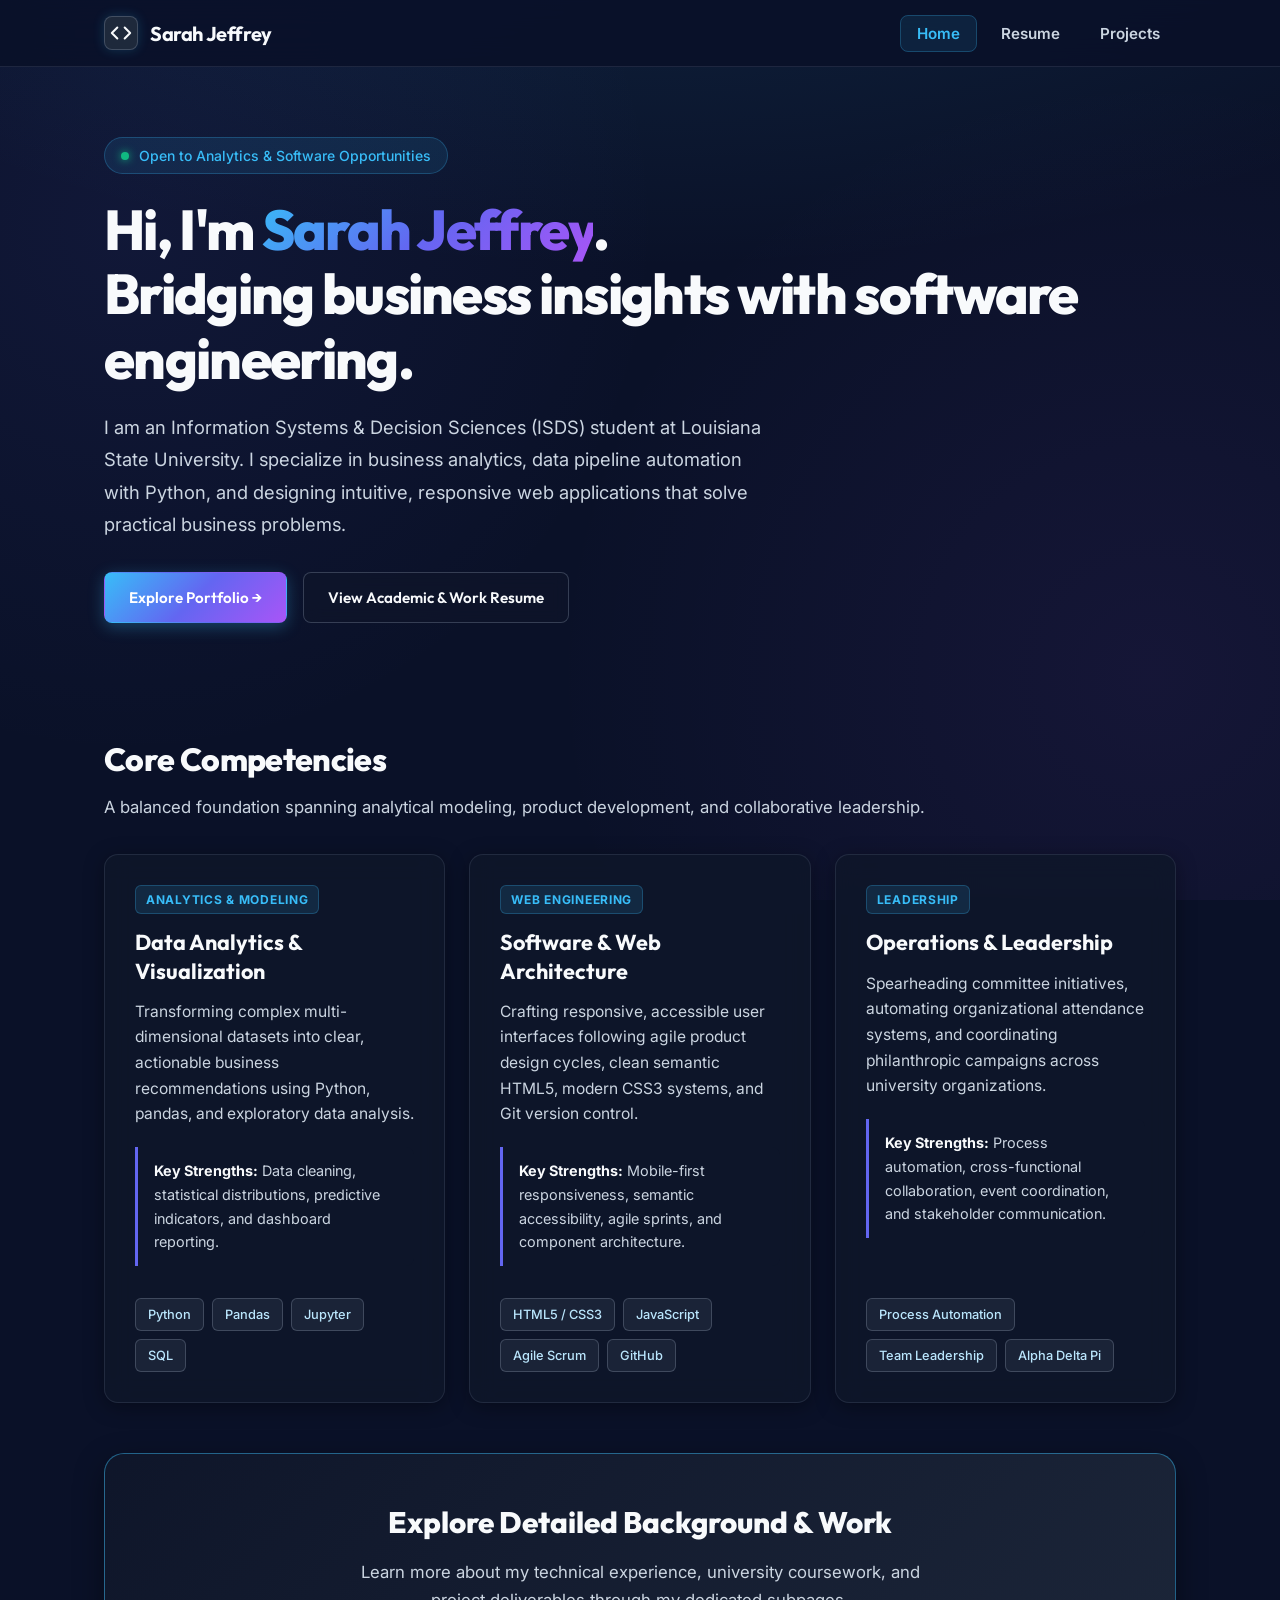
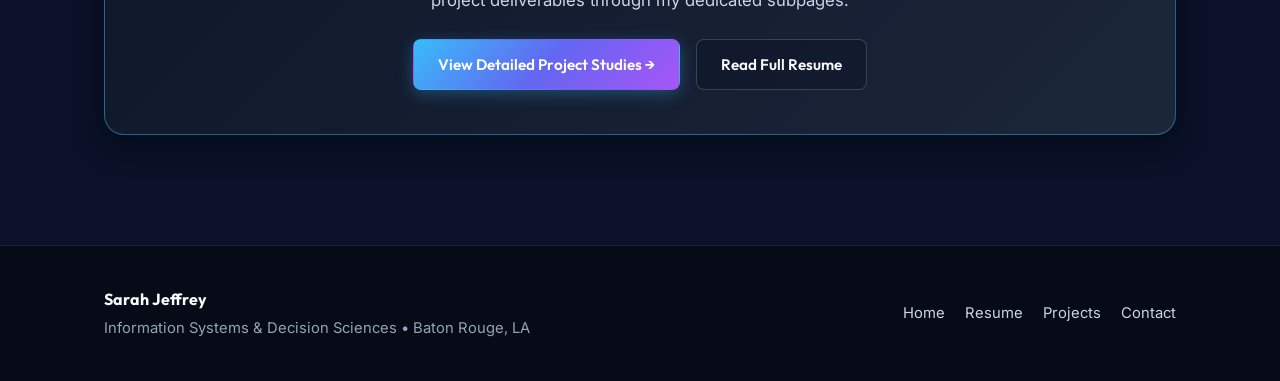
==== index.html @ a010b3bc "Initialize project skeleton with hybrid 4-file structure" ====
<!DOCTYPE html>
<html lang="en">
<head>
  <meta charset="UTF-8">
  <meta name="viewport" content="width=device-width, initial-scale=1.0">
  <meta name="description" content="Personal website of Sarah Jeffrey - Information Systems & Decision Sciences student at LSU, data analyst, and technology enthusiast.">
  <title>Sarah Jeffrey | Portfolio & Personal Website</title>
  <link rel="icon" type="image/svg+xml" href="favicon.svg">
  <link rel="stylesheet" href="styles.css">
</head>
<body>

  <!-- Navigation Bar (Two-Way Navigation Across All Pages) -->
  <header class="navbar" id="main-header">
    <div class="container nav-wrapper">
      <a href="index.html" class="nav-brand" id="brand-logo" aria-label="Sarah Jeffrey Home">
        <span class="nav-brand-icon">
          <svg viewBox="0 0 24 24" fill="none" stroke="currentColor" stroke-width="2.2" stroke-linecap="round" stroke-linejoin="round">
            <polyline points="16 18 22 12 16 6"></polyline>
            <polyline points="8 6 2 12 8 18"></polyline>
          </svg>
        </span>
        <span>Sarah Jeffrey</span>
      </a>
      <nav aria-label="Main Navigation">
        <ul class="nav-links">
          <li><a href="index.html" class="nav-link active" id="nav-home">Home</a></li>
          <li><a href="resume.html" class="nav-link" id="nav-resume">Resume</a></li>
          <li><a href="project.html" class="nav-link" id="nav-projects">Projects</a></li>
        </ul>
      </nav>
    </div>
  </header>

  <!-- Main Content -->
  <main id="main-content">
    <!-- Hero Section -->
    <section class="hero" id="hero-section">
      <div class="container">
        <div class="hero-pill">
          <span class="hero-pill-dot"></span>
          <span>Open to Analytics & Software Opportunities</span>
        </div>
        <h1 class="hero-title">
          Hi, I'm <span class="gradient-text">Sarah Jeffrey</span>.<br>
          Bridging business insights with software engineering.
        </h1>
        <p class="hero-description">
          I am an Information Systems & Decision Sciences (ISDS) student at Louisiana State University. 
          I specialize in business analytics, data pipeline automation with Python, and designing intuitive, 
          responsive web applications that solve practical business problems.
        </p>
        <div class="hero-actions">
          <a href="project.html" class="btn btn-primary" id="hero-projects-btn">
            Explore Portfolio &rarr;
          </a>
          <a href="resume.html" class="btn btn-outline" id="hero-resume-btn">
            View Academic & Work Resume
          </a>
        </div>
      </div>
    </section>

    <!-- Highlights Overview Section -->
    <section class="section" id="about-highlights">
      <div class="container">
        <h2 class="section-title">Core Competencies</h2>
        <p class="section-subtitle">A balanced foundation spanning analytical modeling, product development, and collaborative leadership.</p>

        <div class="grid">
          <!-- Card 1 -->
          <article class="card" id="card-data-analytics">
            <span class="card-category-badge">Analytics & Modeling</span>
            <h3 class="card-title">Data Analytics & Visualization</h3>
            <p class="card-description">
              Transforming complex multi-dimensional datasets into clear, actionable business recommendations using Python, pandas, and exploratory data analysis.
            </p>
            <div class="card-details-block">
              <strong>Key Strengths:</strong> Data cleaning, statistical distributions, predictive indicators, and dashboard reporting.
            </div>
            <div class="tag-list">
              <span class="tag">Python</span>
              <span class="tag">Pandas</span>
              <span class="tag">Jupyter</span>
              <span class="tag">SQL</span>
            </div>
          </article>

          <!-- Card 2 -->
          <article class="card" id="card-software-products">
            <span class="card-category-badge">Web Engineering</span>
            <h3 class="card-title">Software & Web Architecture</h3>
            <p class="card-description">
              Crafting responsive, accessible user interfaces following agile product design cycles, clean semantic HTML5, modern CSS3 systems, and Git version control.
            </p>
            <div class="card-details-block">
              <strong>Key Strengths:</strong> Mobile-first responsiveness, semantic accessibility, agile sprints, and component architecture.
            </div>
            <div class="tag-list">
              <span class="tag">HTML5 / CSS3</span>
              <span class="tag">JavaScript</span>
              <span class="tag">Agile Scrum</span>
              <span class="tag">GitHub</span>
            </div>
          </article>

          <!-- Card 3 -->
          <article class="card" id="card-leadership">
            <span class="card-category-badge">Leadership</span>
            <h3 class="card-title">Operations & Leadership</h3>
            <p class="card-description">
              Spearheading committee initiatives, automating organizational attendance systems, and coordinating philanthropic campaigns across university organizations.
            </p>
            <div class="card-details-block">
              <strong>Key Strengths:</strong> Process automation, cross-functional collaboration, event coordination, and stakeholder communication.
            </div>
            <div class="tag-list">
              <span class="tag">Process Automation</span>
              <span class="tag">Team Leadership</span>
              <span class="tag">Alpha Delta Pi</span>
            </div>
          </article>
        </div>

        <!-- Callout Banner Connecting Pages (Two-way Navigation) -->
        <div class="cta-box" id="cta-explore">
          <h3 class="cta-title">Explore Detailed Background & Work</h3>
          <p class="cta-desc">
            Learn more about my technical experience, university coursework, and project deliverables through my dedicated subpages.
          </p>
          <div class="hero-actions" style="justify-content: center;">
            <a href="project.html" class="btn btn-primary" id="cta-projects-btn">View Detailed Project Studies &rarr;</a>
            <a href="resume.html" class="btn btn-outline" id="cta-resume-btn">Read Full Resume</a>
          </div>
        </div>
      </div>
    </section>
  </main>

  <!-- Footer (Two-way Navigation Back to All Pages) -->
  <footer class="footer" id="main-footer">
    <div class="container footer-content">
      <div class="footer-brand">
        <span class="footer-brand-title">Sarah Jeffrey</span>
        <span>Information Systems & Decision Sciences &bull; Baton Rouge, LA</span>
      </div>
      <div class="footer-links">
        <a href="index.html" class="footer-link">Home</a>
        <a href="resume.html" class="footer-link">Resume</a>
        <a href="project.html" class="footer-link">Projects</a>
        <a href="mailto:sarah.aj.jeffrey@gmail.com" class="footer-link">Contact</a>
      </div>
    </div>
  </footer>

</body>
</html>
---- styles.css ----
/* ==========================================================================
   Personal Website Design System - Sarah Jeffrey
   Deep Navy & Slate High-Contrast Custom Theme
   ========================================================================== */

@import url('https://fonts.googleapis.com/css2?family=Inter:wght@300;400;500;600;700&family=Outfit:wght@500;600;700;800;900&display=swap');

:root {
  /* Color Palette - Deep Navy, Slate & High-Contrast Accents */
  --bg-deep: #060b17;
  --bg-main: #0a1128;
  --bg-surface: #0f172a;
  --bg-surface-elevated: #1e293b;
  --bg-card: rgba(15, 23, 42, 0.85);
  --bg-card-hover: rgba(30, 41, 59, 0.95);
  
  /* Borders */
  --border-subtle: rgba(148, 163, 184, 0.15);
  --border-medium: rgba(148, 163, 184, 0.3);
  --border-glow: rgba(56, 189, 248, 0.45);
  
  /* Text (Optimized for WCAG High Contrast) */
  --text-primary: #f8fafc;
  --text-secondary: #cbd5e1;
  --text-muted: #94a3b8;
  
  /* Vibrant Accents */
  --accent-cyan: #38bdf8;
  --accent-indigo: #6366f1;
  --accent-purple: #a855f7;
  --accent-emerald: #10b981;
  
  /* Gradients */
  --accent-gradient: linear-gradient(135deg, #38bdf8 0%, #6366f1 50%, #a855f7 100%);
  --accent-gradient-hover: linear-gradient(135deg, #0ea5e9 0%, #4f46e5 50%, #9333ea 100%);
  --card-gradient-border: linear-gradient(135deg, rgba(56, 189, 248, 0.3), rgba(99, 102, 241, 0.1), rgba(168, 85, 247, 0.3));
  
  /* Typography */
  --font-heading: 'Outfit', -apple-system, BlinkMacSystemFont, 'Segoe UI', Roboto, sans-serif;
  --font-body: 'Inter', -apple-system, BlinkMacSystemFont, 'Segoe UI', Roboto, sans-serif;
  
  /* Layout & Geometry */
  --max-width: 1120px;
  --radius-sm: 8px;
  --radius-md: 14px;
  --radius-lg: 20px;
  --shadow-card: 0 4px 20px rgba(0, 0, 0, 0.35);
  --shadow-hover: 0 10px 30px rgba(56, 189, 248, 0.15);
  --transition: all 0.25s cubic-bezier(0.16, 1, 0.3, 1);
}

/* Smooth Scrolling */
html {
  scroll-behavior: smooth;
  box-sizing: border-box;
}

/* Reset & Base Styles */
*, *::before, *::after {
  box-sizing: inherit;
  margin: 0;
  padding: 0;
}

body {
  font-family: var(--font-body);
  background-color: var(--bg-main);
  color: var(--text-primary);
  line-height: 1.65;
  min-height: 100vh;
  display: flex;
  flex-direction: column;
  background-image: 
    radial-gradient(ellipse 80% 50% at 50% -20%, rgba(56, 189, 248, 0.12), transparent),
    radial-gradient(circle at 10% 25%, rgba(99, 102, 241, 0.08) 0%, transparent 40%),
    radial-gradient(circle at 90% 75%, rgba(168, 85, 247, 0.07) 0%, transparent 45%);
  background-attachment: fixed;
  overflow-x: hidden;
  width: 100%;
  -webkit-font-smoothing: antialiased;
}

/* Accessible Focus Styling */
:focus-visible {
  outline: 2px solid var(--accent-cyan);
  outline-offset: 3px;
  border-radius: 4px;
}

a {
  color: inherit;
  text-decoration: none;
  transition: var(--transition);
}

ul {
  list-style: none;
}

img {
  max-width: 100%;
  display: block;
}

/* Layout Container */
.container {
  width: 100%;
  max-width: var(--max-width);
  margin: 0 auto;
  padding: 0 24px;
}

/* ==========================================================================
   Navigation Bar (Sticky & Two-Way Navigation)
   ========================================================================== */
.navbar {
  position: sticky;
  top: 0;
  z-index: 100;
  background: rgba(10, 17, 40, 0.88);
  backdrop-filter: blur(16px);
  -webkit-backdrop-filter: blur(16px);
  border-bottom: 1px solid var(--border-subtle);
  padding: 16px 0;
  width: 100%;
}

.navbar .nav-wrapper {
  display: flex;
  align-items: center;
  justify-content: space-between;
  gap: 16px;
}

.nav-brand {
  display: flex;
  align-items: center;
  gap: 12px;
  font-family: var(--font-heading);
  font-size: 1.25rem;
  font-weight: 700;
  letter-spacing: -0.02em;
  color: var(--text-primary);
}

.nav-brand:hover {
  color: var(--accent-cyan);
}

.nav-brand-icon {
  width: 34px;
  height: 34px;
  border-radius: var(--radius-sm);
  background: var(--bg-surface-elevated);
  border: 1px solid var(--border-medium);
  display: flex;
  align-items: center;
  justify-content: center;
  box-shadow: 0 0 12px rgba(56, 189, 248, 0.2);
}

.nav-brand-icon svg {
  width: 22px;
  height: 22px;
}

.nav-links {
  display: flex;
  align-items: center;
  gap: 8px;
}

.nav-link {
  font-size: 0.95rem;
  font-weight: 600;
  color: var(--text-secondary);
  padding: 8px 16px;
  border-radius: var(--radius-sm);
  transition: var(--transition);
  position: relative;
}

.nav-link:hover {
  color: var(--text-primary);
  background: rgba(255, 255, 255, 0.05);
}

.nav-link.active {
  color: var(--accent-cyan);
  background: rgba(56, 189, 248, 0.1);
  border: 1px solid rgba(56, 189, 248, 0.25);
}

/* ==========================================================================
   Two-Way Contextual Navigation Helpers
   ========================================================================== */
.breadcrumbs-bar {
  display: flex;
  align-items: center;
  justify-content: space-between;
  padding: 20px 0 10px;
  font-size: 0.9rem;
  color: var(--text-muted);
}

.back-link {
  display: inline-flex;
  align-items: center;
  gap: 8px;
  color: var(--text-secondary);
  font-weight: 500;
  padding: 6px 12px;
  background: rgba(15, 23, 42, 0.6);
  border: 1px solid var(--border-subtle);
  border-radius: var(--radius-sm);
  transition: var(--transition);
}

.back-link:hover {
  color: var(--accent-cyan);
  border-color: var(--accent-cyan);
  transform: translateX(-3px);
}

.page-flow-nav {
  margin: 60px 0 20px;
  padding: 24px;
  background: var(--bg-surface);
  border: 1px solid var(--border-subtle);
  border-radius: var(--radius-md);
  display: flex;
  align-items: center;
  justify-content: space-between;
  flex-wrap: wrap;
  gap: 16px;
}

.page-flow-col {
  display: flex;
  flex-direction: column;
  gap: 4px;
}

.page-flow-label {
  font-size: 0.8rem;
  text-transform: uppercase;
  letter-spacing: 0.05em;
  color: var(--text-muted);
  font-weight: 600;
}

.page-flow-link {
  font-family: var(--font-heading);
  font-size: 1.05rem;
  font-weight: 700;
  color: var(--accent-cyan);
  display: inline-flex;
  align-items: center;
  gap: 8px;
}

.page-flow-link:hover {
  color: #7dd3fc;
  text-decoration: underline;
}

/* ==========================================================================
   Buttons
   ========================================================================== */
.btn {
  display: inline-flex;
  align-items: center;
  justify-content: center;
  gap: 10px;
  font-family: var(--font-heading);
  font-size: 0.95rem;
  font-weight: 600;
  padding: 12px 24px;
  min-height: 46px;
  border-radius: var(--radius-sm);
  cursor: pointer;
  transition: var(--transition);
  border: 1px solid transparent;
  white-space: nowrap;
}

.btn-primary {
  background: var(--accent-gradient);
  color: #ffffff;
  box-shadow: 0 4px 16px rgba(56, 189, 248, 0.3);
}

.btn-primary:hover {
  background: var(--accent-gradient-hover);
  transform: translateY(-2px);
  box-shadow: 0 6px 22px rgba(56, 189, 248, 0.45);
}

.btn-outline {
  background: rgba(15, 23, 42, 0.6);
  color: var(--text-primary);
  border: 1px solid var(--border-medium);
  backdrop-filter: blur(8px);
}

.btn-outline:hover {
  background: rgba(30, 41, 59, 0.8);
  border-color: var(--accent-cyan);
  color: var(--accent-cyan);
  transform: translateY(-2px);
}

/* ==========================================================================
   Hero Section
   ========================================================================== */
.hero {
  padding: 70px 0 50px;
}

.hero-pill {
  display: inline-flex;
  align-items: center;
  gap: 10px;
  background: rgba(56, 189, 248, 0.1);
  border: 1px solid rgba(56, 189, 248, 0.25);
  color: var(--accent-cyan);
  padding: 6px 16px;
  border-radius: 9999px;
  font-size: 0.875rem;
  font-weight: 500;
  margin-bottom: 24px;
}

.hero-pill-dot {
  width: 8px;
  height: 8px;
  background-color: var(--accent-emerald);
  border-radius: 50%;
  display: inline-block;
  box-shadow: 0 0 8px var(--accent-emerald);
  animation: pulseDot 2s infinite ease-in-out;
}

@keyframes pulseDot {
  0%, 100% { opacity: 1; transform: scale(1); }
  50% { opacity: 0.4; transform: scale(0.8); }
}

.hero-title {
  font-family: var(--font-heading);
  font-size: clamp(2.2rem, 5vw, 3.5rem);
  font-weight: 800;
  line-height: 1.15;
  letter-spacing: -0.03em;
  margin-bottom: 20px;
  color: var(--text-primary);
}

.gradient-text {
  background: var(--accent-gradient);
  -webkit-background-clip: text;
  -webkit-text-fill-color: transparent;
}

.hero-description {
  font-size: 1.15rem;
  color: var(--text-secondary);
  max-width: 660px;
  line-height: 1.75;
  margin-bottom: 32px;
}

.hero-actions {
  display: flex;
  align-items: center;
  gap: 16px;
  flex-wrap: wrap;
}

/* ==========================================================================
   Page Headers (Resume, Projects)
   ========================================================================== */
.page-header {
  padding: 40px 0 30px;
  border-bottom: 1px solid var(--border-subtle);
  margin-bottom: 30px;
}

.page-title {
  font-family: var(--font-heading);
  font-size: clamp(2rem, 4vw, 2.85rem);
  font-weight: 800;
  letter-spacing: -0.02em;
  margin-bottom: 12px;
  color: var(--text-primary);
}

.page-subtitle {
  font-size: 1.1rem;
  color: var(--text-secondary);
  max-width: 720px;
  line-height: 1.7;
}

/* ==========================================================================
   Cards & Grid
   ========================================================================== */
.grid {
  display: grid;
  grid-template-columns: repeat(auto-fit, minmax(320px, 1fr));
  gap: 24px;
  margin: 32px 0;
}

.card {
  background: var(--bg-card);
  backdrop-filter: blur(12px);
  -webkit-backdrop-filter: blur(12px);
  border: 1px solid var(--border-subtle);
  border-radius: var(--radius-md);
  padding: 30px;
  transition: var(--transition);
  display: flex;
  flex-direction: column;
  position: relative;
  box-shadow: var(--shadow-card);
}

.card:hover {
  background: var(--bg-card-hover);
  border-color: var(--border-glow);
  transform: translateY(-4px);
  box-shadow: var(--shadow-hover);
}

.card-category-badge {
  display: inline-block;
  align-self: flex-start;
  font-size: 0.75rem;
  font-weight: 700;
  text-transform: uppercase;
  letter-spacing: 0.06em;
  color: var(--accent-cyan);
  background: rgba(56, 189, 248, 0.12);
  border: 1px solid rgba(56, 189, 248, 0.25);
  padding: 4px 10px;
  border-radius: 6px;
  margin-bottom: 14px;
}

.card-title {
  font-family: var(--font-heading);
  font-size: 1.35rem;
  font-weight: 700;
  line-height: 1.3;
  margin-bottom: 14px;
  color: var(--text-primary);
}

.card-description {
  color: var(--text-secondary);
  font-size: 0.975rem;
  line-height: 1.65;
  margin-bottom: 20px;
}

.card-details-block {
  background: rgba(15, 23, 42, 0.5);
  border-left: 3px solid var(--accent-indigo);
  padding: 12px 16px;
  border-radius: 0 var(--radius-sm) var(--radius-sm) 0;
  margin-bottom: 20px;
  font-size: 0.9rem;
  color: var(--text-secondary);
}

.card-details-block strong {
  color: var(--text-primary);
}

/* Tags & Badges */
.tag-list {
  display: flex;
  flex-wrap: wrap;
  gap: 8px;
  margin-top: auto;
  padding-top: 12px;
}

.tag {
  background: rgba(30, 41, 59, 0.8);
  border: 1px solid var(--border-medium);
  color: #bae6fd;
  padding: 5px 12px;
  border-radius: 6px;
  font-size: 0.8rem;
  font-weight: 500;
}

/* ==========================================================================
   Resume Expanded Styles
   ========================================================================== */
.resume-section {
  margin: 44px 0;
}

.resume-heading {
  font-family: var(--font-heading);
  font-size: 1.55rem;
  font-weight: 700;
  margin-bottom: 24px;
  padding-bottom: 12px;
  border-bottom: 1px solid var(--border-subtle);
  display: flex;
  align-items: center;
  gap: 12px;
  color: var(--text-primary);
}

.resume-heading-icon {
  width: 28px;
  height: 28px;
  color: var(--accent-cyan);
}

.resume-item {
  background: var(--bg-card);
  border: 1px solid var(--border-subtle);
  border-radius: var(--radius-md);
  padding: 26px;
  margin-bottom: 24px;
  transition: var(--transition);
  box-shadow: var(--shadow-card);
}

.resume-item:hover {
  border-color: var(--border-medium);
  background: var(--bg-card-hover);
}

.resume-header {
  display: flex;
  justify-content: space-between;
  align-items: baseline;
  flex-wrap: wrap;
  gap: 10px;
  margin-bottom: 6px;
}

.resume-role {
  font-family: var(--font-heading);
  font-size: 1.2rem;
  font-weight: 700;
  color: var(--text-primary);
}

.resume-date {
  font-size: 0.875rem;
  color: var(--accent-cyan);
  font-weight: 600;
  background: rgba(56, 189, 248, 0.1);
  padding: 4px 10px;
  border-radius: 6px;
  border: 1px solid rgba(56, 189, 248, 0.2);
}

.resume-org {
  font-size: 1rem;
  font-weight: 600;
  color: #a5b4fc;
  margin-bottom: 14px;
}

.resume-bullets {
  padding-left: 20px;
  list-style: disc;
  color: var(--text-secondary);
  font-size: 0.95rem;
  line-height: 1.7;
}

.resume-bullets li {
  margin-bottom: 8px;
}

.resume-bullets li:last-child {
  margin-bottom: 0;
}

/* Skills Detailed Grid */
.skills-grid {
  display: grid;
  grid-template-columns: repeat(auto-fit, minmax(240px, 1fr));
  gap: 20px;
}

.skill-category {
  background: var(--bg-card);
  border: 1px solid var(--border-subtle);
  border-radius: var(--radius-md);
  padding: 22px;
  display: flex;
  flex-direction: column;
}

.skill-category-title {
  font-family: var(--font-heading);
  font-size: 1.05rem;
  font-weight: 700;
  color: var(--text-primary);
  margin-bottom: 8px;
}

.skill-category-desc {
  font-size: 0.85rem;
  color: var(--text-muted);
  margin-bottom: 14px;
}

/* ==========================================================================
   Section Dividers & Callouts
   ========================================================================== */
.section {
  padding: 60px 0;
}

.section-title {
  font-family: var(--font-heading);
  font-size: 2rem;
  font-weight: 800;
  margin-bottom: 8px;
  letter-spacing: -0.02em;
  color: var(--text-primary);
}

.section-subtitle {
  color: var(--text-secondary);
  font-size: 1.05rem;
  margin-bottom: 32px;
}

.cta-box {
  background: linear-gradient(135deg, rgba(15, 23, 42, 0.9), rgba(30, 41, 59, 0.9));
  border: 1px solid var(--border-glow);
  border-radius: var(--radius-lg);
  padding: 44px;
  text-align: center;
  margin: 50px 0;
  box-shadow: 0 10px 30px rgba(0, 0, 0, 0.4);
}

.cta-title {
  font-family: var(--font-heading);
  font-size: 1.85rem;
  font-weight: 800;
  margin-bottom: 12px;
}

.cta-desc {
  color: var(--text-secondary);
  max-width: 580px;
  margin: 0 auto 24px;
  font-size: 1.05rem;
}

/* ==========================================================================
   Footer
   ========================================================================== */
.footer {
  margin-top: auto;
  border-top: 1px solid var(--border-subtle);
  padding: 40px 0;
  background: var(--bg-deep);
  width: 100%;
}

.footer-content {
  display: flex;
  align-items: center;
  justify-content: space-between;
  flex-wrap: wrap;
  gap: 20px;
  font-size: 0.925rem;
  color: var(--text-muted);
}

.footer-brand {
  display: flex;
  flex-direction: column;
  gap: 4px;
}

.footer-brand-title {
  font-family: var(--font-heading);
  font-weight: 700;
  color: var(--text-primary);
  font-size: 1rem;
}

.footer-links {
  display: flex;
  align-items: center;
  gap: 20px;
  flex-wrap: wrap;
}

.footer-link {
  color: var(--text-secondary);
  transition: var(--transition);
}

.footer-link:hover {
  color: var(--accent-cyan);
}

/* ==========================================================================
   Responsive Media Queries (Mobile First Hardening)
   ========================================================================== */
@media (max-width: 900px) {
  .hero-title {
    font-size: 2.75rem;
  }
  
  .grid {
    grid-template-columns: 1fr;
  }
}

@media (max-width: 768px) {
  .container {
    padding: 0 18px;
  }

  .navbar {
    padding: 12px 0;
  }

  .navbar .nav-wrapper {
    flex-direction: column;
    align-items: flex-start;
    gap: 12px;
  }

  .nav-links {
    width: 100%;
    justify-content: space-between;
    gap: 6px;
  }

  .nav-link {
    padding: 8px 12px;
    font-size: 0.9rem;
    text-align: center;
    flex: 1;
  }

  .hero {
    padding: 45px 0 35px;
  }

  .hero-title {
    font-size: 2.25rem;
  }

  .hero-description {
    font-size: 1.025rem;
  }

  .hero-actions {
    flex-direction: column;
    align-items: stretch;
    width: 100%;
  }

  .hero-actions .btn {
    width: 100%;
  }

  .page-header {
    padding: 30px 0 20px;
  }

  .page-title {
    font-size: 2rem;
  }

  .resume-header {
    flex-direction: column;
    align-items: flex-start;
  }

  .cta-box {
    padding: 28px 20px;
  }

  .page-flow-nav {
    flex-direction: column;
    align-items: stretch;
  }

  .footer-content {
    flex-direction: column;
    align-items: flex-start;
    gap: 16px;
  }
}

@media (max-width: 480px) {
  .hero-title {
    font-size: 1.85rem;
  }

  .card {
    padding: 20px;
  }

  .resume-item {
    padding: 18px;
  }

  .btn {
    padding: 10px 16px;
    font-size: 0.9rem;
  }
}
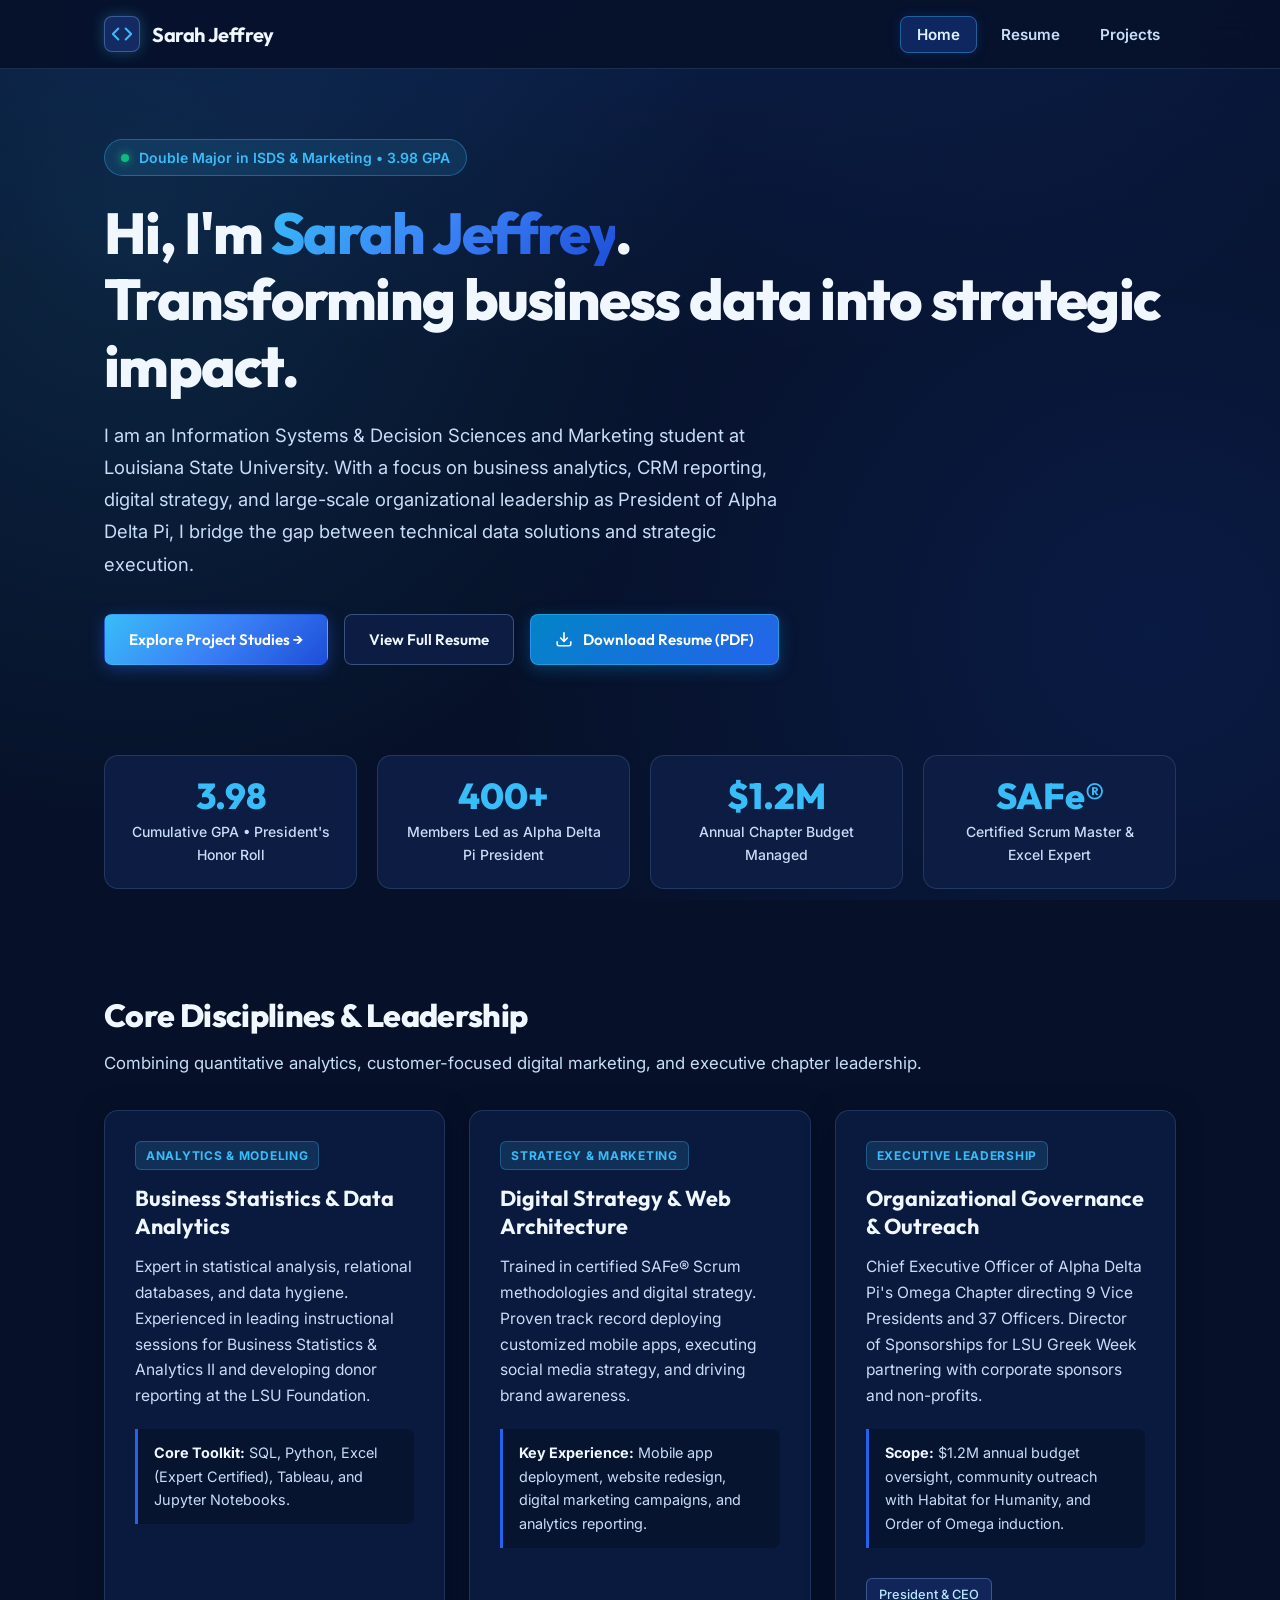
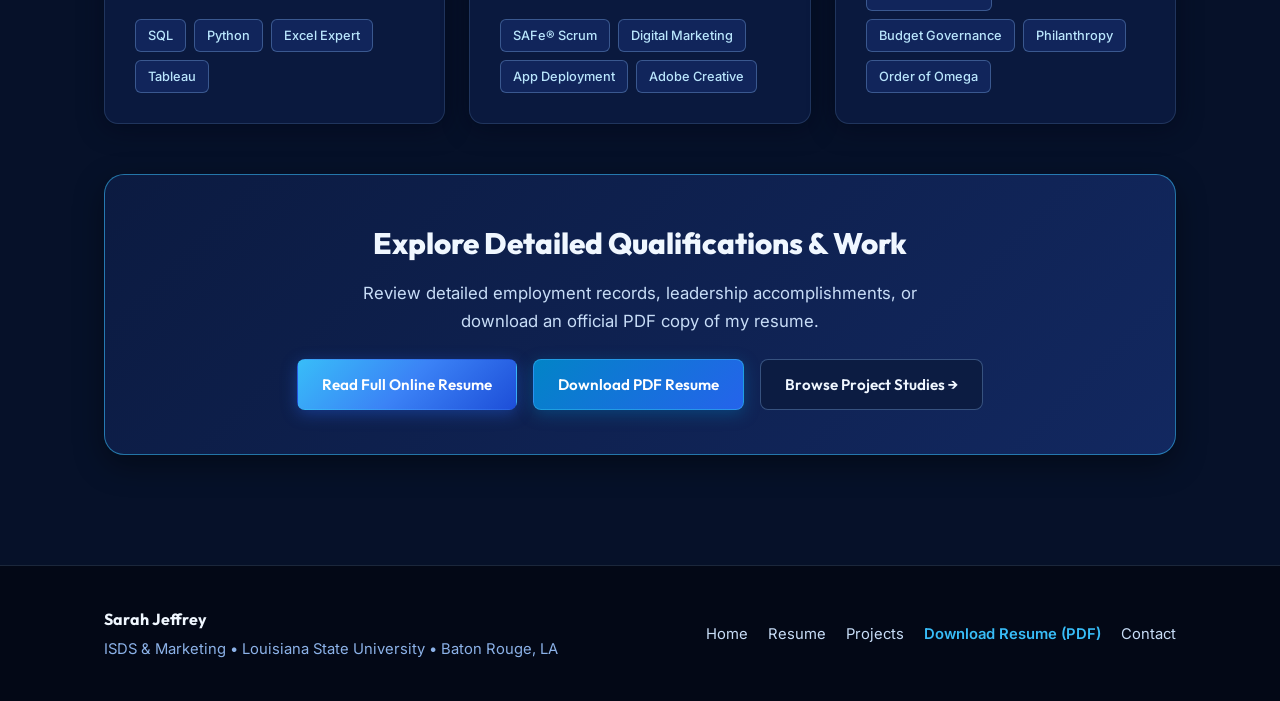
==== commit 4c1f6949: "Apply vibrant blue theme, integrate actual resume content, and add PDF resume download" ====
--- a/index.html
+++ b/index.html
@@ -3,7 +3,7 @@
 <head>
   <meta charset="UTF-8">
   <meta name="viewport" content="width=device-width, initial-scale=1.0">
-  <meta name="description" content="Personal website of Sarah Jeffrey - Information Systems & Decision Sciences student at LSU, data analyst, and technology enthusiast.">
+  <meta name="description" content="Personal website of Sarah Jeffrey - LSU student double majoring in Information Systems & Decision Sciences (3.98 GPA) and Marketing. Chapter President of Alpha Delta Pi.">
   <title>Sarah Jeffrey | Portfolio & Personal Website</title>
   <link rel="icon" type="image/svg+xml" href="favicon.svg">
   <link rel="stylesheet" href="styles.css">
@@ -39,24 +39,54 @@
       <div class="container">
         <div class="hero-pill">
           <span class="hero-pill-dot"></span>
-          <span>Open to Analytics & Software Opportunities</span>
+          <span>Double Major in ISDS & Marketing &bull; 3.98 GPA</span>
         </div>
         <h1 class="hero-title">
           Hi, I'm <span class="gradient-text">Sarah Jeffrey</span>.<br>
-          Bridging business insights with software engineering.
+          Transforming business data into strategic impact.
         </h1>
         <p class="hero-description">
-          I am an Information Systems & Decision Sciences (ISDS) student at Louisiana State University. 
-          I specialize in business analytics, data pipeline automation with Python, and designing intuitive, 
-          responsive web applications that solve practical business problems.
+          I am an Information Systems & Decision Sciences and Marketing student at Louisiana State University. 
+          With a focus on business analytics, CRM reporting, digital strategy, and large-scale organizational leadership 
+          as President of Alpha Delta Pi, I bridge the gap between technical data solutions and strategic execution.
         </p>
         <div class="hero-actions">
           <a href="project.html" class="btn btn-primary" id="hero-projects-btn">
-            Explore Portfolio &rarr;
+            Explore Project Studies &rarr;
           </a>
           <a href="resume.html" class="btn btn-outline" id="hero-resume-btn">
-            View Academic & Work Resume
+            View Full Resume
           </a>
+          <a href="Sarah_Jeffrey_Resume.pdf" download="Sarah_Jeffrey_Resume.pdf" class="btn btn-download" id="hero-download-btn">
+            <svg viewBox="0 0 24 24" fill="none" stroke="currentColor" stroke-width="2.2">
+              <path d="M21 15v4a2 2 0 0 1-2 2H5a2 2 0 0 1-2-2v-4"></path>
+              <polyline points="7 10 12 15 17 10"></polyline>
+              <line x1="12" y1="15" x2="12" y2="3"></line>
+            </svg>
+            Download Resume (PDF)
+          </a>
+        </div>
+      </div>
+    </section>
+
+    <!-- Key Statistics Highlights Banner -->
+    <section class="container" aria-label="Key Accomplishments">
+      <div class="stats-banner">
+        <div class="stat-box">
+          <div class="stat-number">3.98</div>
+          <div class="stat-label">Cumulative GPA &bull; President's Honor Roll</div>
+        </div>
+        <div class="stat-box">
+          <div class="stat-number">400+</div>
+          <div class="stat-label">Members Led as Alpha Delta Pi President</div>
+        </div>
+        <div class="stat-box">
+          <div class="stat-number">$1.2M</div>
+          <div class="stat-label">Annual Chapter Budget Managed</div>
+        </div>
+        <div class="stat-box">
+          <div class="stat-number">SAFe®</div>
+          <div class="stat-label">Certified Scrum Master & Excel Expert</div>
         </div>
       </div>
     </section>
@@ -64,73 +94,75 @@
     <!-- Highlights Overview Section -->
     <section class="section" id="about-highlights">
       <div class="container">
-        <h2 class="section-title">Core Competencies</h2>
-        <p class="section-subtitle">A balanced foundation spanning analytical modeling, product development, and collaborative leadership.</p>
+        <h2 class="section-title">Core Disciplines & Leadership</h2>
+        <p class="section-subtitle">Combining quantitative analytics, customer-focused digital marketing, and executive chapter leadership.</p>
 
         <div class="grid">
           <!-- Card 1 -->
           <article class="card" id="card-data-analytics">
             <span class="card-category-badge">Analytics & Modeling</span>
-            <h3 class="card-title">Data Analytics & Visualization</h3>
+            <h3 class="card-title">Business Statistics & Data Analytics</h3>
             <p class="card-description">
-              Transforming complex multi-dimensional datasets into clear, actionable business recommendations using Python, pandas, and exploratory data analysis.
+              Expert in statistical analysis, relational databases, and data hygiene. Experienced in leading instructional sessions for Business Statistics & Analytics II and developing donor reporting at the LSU Foundation.
             </p>
             <div class="card-details-block">
-              <strong>Key Strengths:</strong> Data cleaning, statistical distributions, predictive indicators, and dashboard reporting.
+              <strong>Core Toolkit:</strong> SQL, Python, Excel (Expert Certified), Tableau, and Jupyter Notebooks.
             </div>
             <div class="tag-list">
+              <span class="tag">SQL</span>
               <span class="tag">Python</span>
-              <span class="tag">Pandas</span>
-              <span class="tag">Jupyter</span>
-              <span class="tag">SQL</span>
+              <span class="tag">Excel Expert</span>
+              <span class="tag">Tableau</span>
             </div>
           </article>
 
           <!-- Card 2 -->
           <article class="card" id="card-software-products">
-            <span class="card-category-badge">Web Engineering</span>
-            <h3 class="card-title">Software & Web Architecture</h3>
+            <span class="card-category-badge">Strategy & Marketing</span>
+            <h3 class="card-title">Digital Strategy & Web Architecture</h3>
             <p class="card-description">
-              Crafting responsive, accessible user interfaces following agile product design cycles, clean semantic HTML5, modern CSS3 systems, and Git version control.
+              Trained in certified SAFe® Scrum methodologies and digital strategy. Proven track record deploying customized mobile apps, executing social media strategy, and driving brand awareness.
             </p>
             <div class="card-details-block">
-              <strong>Key Strengths:</strong> Mobile-first responsiveness, semantic accessibility, agile sprints, and component architecture.
+              <strong>Key Experience:</strong> Mobile app deployment, website redesign, digital marketing campaigns, and analytics reporting.
             </div>
             <div class="tag-list">
-              <span class="tag">HTML5 / CSS3</span>
-              <span class="tag">JavaScript</span>
-              <span class="tag">Agile Scrum</span>
-              <span class="tag">GitHub</span>
+              <span class="tag">SAFe® Scrum</span>
+              <span class="tag">Digital Marketing</span>
+              <span class="tag">App Deployment</span>
+              <span class="tag">Adobe Creative</span>
             </div>
           </article>
 
           <!-- Card 3 -->
           <article class="card" id="card-leadership">
-            <span class="card-category-badge">Leadership</span>
-            <h3 class="card-title">Operations & Leadership</h3>
+            <span class="card-category-badge">Executive Leadership</span>
+            <h3 class="card-title">Organizational Governance & Outreach</h3>
             <p class="card-description">
-              Spearheading committee initiatives, automating organizational attendance systems, and coordinating philanthropic campaigns across university organizations.
+              Chief Executive Officer of Alpha Delta Pi's Omega Chapter directing 9 Vice Presidents and 37 Officers. Director of Sponsorships for LSU Greek Week partnering with corporate sponsors and non-profits.
             </p>
             <div class="card-details-block">
-              <strong>Key Strengths:</strong> Process automation, cross-functional collaboration, event coordination, and stakeholder communication.
+              <strong>Scope:</strong> $1.2M annual budget oversight, community outreach with Habitat for Humanity, and Order of Omega induction.
             </div>
             <div class="tag-list">
-              <span class="tag">Process Automation</span>
-              <span class="tag">Team Leadership</span>
-              <span class="tag">Alpha Delta Pi</span>
+              <span class="tag">President & CEO</span>
+              <span class="tag">Budget Governance</span>
+              <span class="tag">Philanthropy</span>
+              <span class="tag">Order of Omega</span>
             </div>
           </article>
         </div>
 
         <!-- Callout Banner Connecting Pages (Two-way Navigation) -->
         <div class="cta-box" id="cta-explore">
-          <h3 class="cta-title">Explore Detailed Background & Work</h3>
+          <h3 class="cta-title">Explore Detailed Qualifications & Work</h3>
           <p class="cta-desc">
-            Learn more about my technical experience, university coursework, and project deliverables through my dedicated subpages.
+            Review detailed employment records, leadership accomplishments, or download an official PDF copy of my resume.
           </p>
           <div class="hero-actions" style="justify-content: center;">
-            <a href="project.html" class="btn btn-primary" id="cta-projects-btn">View Detailed Project Studies &rarr;</a>
-            <a href="resume.html" class="btn btn-outline" id="cta-resume-btn">Read Full Resume</a>
+            <a href="resume.html" class="btn btn-primary" id="cta-resume-btn">Read Full Online Resume</a>
+            <a href="Sarah_Jeffrey_Resume.pdf" download="Sarah_Jeffrey_Resume.pdf" class="btn btn-download" id="cta-download-btn">Download PDF Resume</a>
+            <a href="project.html" class="btn btn-outline" id="cta-projects-btn">Browse Project Studies &rarr;</a>
           </div>
         </div>
       </div>
@@ -142,12 +174,13 @@
     <div class="container footer-content">
       <div class="footer-brand">
         <span class="footer-brand-title">Sarah Jeffrey</span>
-        <span>Information Systems & Decision Sciences &bull; Baton Rouge, LA</span>
+        <span>ISDS & Marketing &bull; Louisiana State University &bull; Baton Rouge, LA</span>
       </div>
       <div class="footer-links">
         <a href="index.html" class="footer-link">Home</a>
         <a href="resume.html" class="footer-link">Resume</a>
         <a href="project.html" class="footer-link">Projects</a>
+        <a href="Sarah_Jeffrey_Resume.pdf" download="Sarah_Jeffrey_Resume.pdf" class="footer-link" style="color: var(--accent-cyan); font-weight: 600;">Download Resume (PDF)</a>
         <a href="mailto:sarah.aj.jeffrey@gmail.com" class="footer-link">Contact</a>
       </div>
     </div>
--- a/styles.css
+++ b/styles.css
@@ -1,39 +1,41 @@
 /* ==========================================================================
    Personal Website Design System - Sarah Jeffrey
-   Deep Navy & Slate High-Contrast Custom Theme
+   Vibrant Blue Theme (Navy, Sapphire, Cobalt & Sky Blue)
    ========================================================================== */
 
 @import url('https://fonts.googleapis.com/css2?family=Inter:wght@300;400;500;600;700&family=Outfit:wght@500;600;700;800;900&display=swap');
 
 :root {
-  /* Color Palette - Deep Navy, Slate & High-Contrast Accents */
-  --bg-deep: #060b17;
-  --bg-main: #0a1128;
-  --bg-surface: #0f172a;
-  --bg-surface-elevated: #1e293b;
-  --bg-card: rgba(15, 23, 42, 0.85);
-  --bg-card-hover: rgba(30, 41, 59, 0.95);
+  /* Color Palette - Blue Theme */
+  --bg-deep: #030816;
+  --bg-main: #061129;
+  --bg-surface: #0c1c42;
+  --bg-surface-elevated: #132a63;
+  --bg-card: rgba(12, 28, 66, 0.85);
+  --bg-card-hover: rgba(19, 42, 99, 0.95);
   
   /* Borders */
-  --border-subtle: rgba(148, 163, 184, 0.15);
-  --border-medium: rgba(148, 163, 184, 0.3);
-  --border-glow: rgba(56, 189, 248, 0.45);
+  --border-subtle: rgba(147, 197, 253, 0.16);
+  --border-medium: rgba(147, 197, 253, 0.32);
+  --border-glow: rgba(56, 189, 248, 0.55);
   
-  /* Text (Optimized for WCAG High Contrast) */
-  --text-primary: #f8fafc;
-  --text-secondary: #cbd5e1;
-  --text-muted: #94a3b8;
+  /* Text (WCAG AAA High Contrast) */
+  --text-primary: #f0f7ff;
+  --text-secondary: #c8ddf7;
+  --text-muted: #8cb2e8;
   
-  /* Vibrant Accents */
+  /* Blue Accents */
   --accent-cyan: #38bdf8;
-  --accent-indigo: #6366f1;
-  --accent-purple: #a855f7;
+  --accent-sky: #60a5fa;
+  --accent-blue: #2563eb;
+  --accent-cobalt: #1d4ed8;
+  --accent-ice: #e0f2fe;
   --accent-emerald: #10b981;
   
   /* Gradients */
-  --accent-gradient: linear-gradient(135deg, #38bdf8 0%, #6366f1 50%, #a855f7 100%);
-  --accent-gradient-hover: linear-gradient(135deg, #0ea5e9 0%, #4f46e5 50%, #9333ea 100%);
-  --card-gradient-border: linear-gradient(135deg, rgba(56, 189, 248, 0.3), rgba(99, 102, 241, 0.1), rgba(168, 85, 247, 0.3));
+  --accent-gradient: linear-gradient(135deg, #38bdf8 0%, #3b82f6 50%, #1d4ed8 100%);
+  --accent-gradient-hover: linear-gradient(135deg, #0ea5e9 0%, #2563eb 50%, #1e40af 100%);
+  --card-gradient-border: linear-gradient(135deg, rgba(56, 189, 248, 0.4), rgba(59, 130, 246, 0.2), rgba(29, 78, 216, 0.4));
   
   /* Typography */
   --font-heading: 'Outfit', -apple-system, BlinkMacSystemFont, 'Segoe UI', Roboto, sans-serif;
@@ -44,8 +46,8 @@
   --radius-sm: 8px;
   --radius-md: 14px;
   --radius-lg: 20px;
-  --shadow-card: 0 4px 20px rgba(0, 0, 0, 0.35);
-  --shadow-hover: 0 10px 30px rgba(56, 189, 248, 0.15);
+  --shadow-card: 0 4px 24px rgba(2, 6, 23, 0.5);
+  --shadow-hover: 0 12px 36px rgba(37, 99, 235, 0.28);
   --transition: all 0.25s cubic-bezier(0.16, 1, 0.3, 1);
 }
 
@@ -71,9 +73,9 @@
   display: flex;
   flex-direction: column;
   background-image: 
-    radial-gradient(ellipse 80% 50% at 50% -20%, rgba(56, 189, 248, 0.12), transparent),
-    radial-gradient(circle at 10% 25%, rgba(99, 102, 241, 0.08) 0%, transparent 40%),
-    radial-gradient(circle at 90% 75%, rgba(168, 85, 247, 0.07) 0%, transparent 45%);
+    radial-gradient(ellipse 90% 60% at 50% -20%, rgba(37, 99, 235, 0.22), transparent),
+    radial-gradient(circle at 10% 25%, rgba(56, 189, 248, 0.12) 0%, transparent 45%),
+    radial-gradient(circle at 90% 70%, rgba(29, 78, 216, 0.15) 0%, transparent 50%);
   background-attachment: fixed;
   overflow-x: hidden;
   width: 100%;
@@ -117,7 +119,7 @@
   position: sticky;
   top: 0;
   z-index: 100;
-  background: rgba(10, 17, 40, 0.88);
+  background: rgba(6, 17, 41, 0.88);
   backdrop-filter: blur(16px);
   -webkit-backdrop-filter: blur(16px);
   border-bottom: 1px solid var(--border-subtle);
@@ -148,20 +150,21 @@
 }
 
 .nav-brand-icon {
-  width: 34px;
-  height: 34px;
+  width: 36px;
+  height: 36px;
   border-radius: var(--radius-sm);
   background: var(--bg-surface-elevated);
   border: 1px solid var(--border-medium);
   display: flex;
   align-items: center;
   justify-content: center;
-  box-shadow: 0 0 12px rgba(56, 189, 248, 0.2);
+  box-shadow: 0 0 14px rgba(56, 189, 248, 0.3);
 }
 
 .nav-brand-icon svg {
   width: 22px;
   height: 22px;
+  stroke: var(--accent-cyan);
 }
 
 .nav-links {
@@ -182,13 +185,14 @@
 
 .nav-link:hover {
   color: var(--text-primary);
-  background: rgba(255, 255, 255, 0.05);
+  background: rgba(56, 189, 248, 0.1);
 }
 
 .nav-link.active {
-  color: var(--accent-cyan);
-  background: rgba(56, 189, 248, 0.1);
-  border: 1px solid rgba(56, 189, 248, 0.25);
+  color: var(--accent-ice);
+  background: rgba(37, 99, 235, 0.28);
+  border: 1px solid rgba(56, 189, 248, 0.4);
+  box-shadow: 0 0 12px rgba(37, 99, 235, 0.2);
 }
 
 /* ==========================================================================
@@ -198,9 +202,11 @@
   display: flex;
   align-items: center;
   justify-content: space-between;
-  padding: 20px 0 10px;
+  padding: 22px 0 12px;
   font-size: 0.9rem;
   color: var(--text-muted);
+  flex-wrap: wrap;
+  gap: 12px;
 }
 
 .back-link {
@@ -209,8 +215,8 @@
   gap: 8px;
   color: var(--text-secondary);
   font-weight: 500;
-  padding: 6px 12px;
-  background: rgba(15, 23, 42, 0.6);
+  padding: 8px 14px;
+  background: var(--bg-surface);
   border: 1px solid var(--border-subtle);
   border-radius: var(--radius-sm);
   transition: var(--transition);
@@ -219,12 +225,13 @@
 .back-link:hover {
   color: var(--accent-cyan);
   border-color: var(--accent-cyan);
+  background: var(--bg-surface-elevated);
   transform: translateX(-3px);
 }
 
 .page-flow-nav {
   margin: 60px 0 20px;
-  padding: 24px;
+  padding: 26px;
   background: var(--bg-surface);
   border: 1px solid var(--border-subtle);
   border-radius: var(--radius-md);
@@ -232,7 +239,8 @@
   align-items: center;
   justify-content: space-between;
   flex-wrap: wrap;
-  gap: 16px;
+  gap: 18px;
+  box-shadow: var(--shadow-card);
 }
 
 .page-flow-col {
@@ -244,7 +252,7 @@
 .page-flow-label {
   font-size: 0.8rem;
   text-transform: uppercase;
-  letter-spacing: 0.05em;
+  letter-spacing: 0.06em;
   color: var(--text-muted);
   font-weight: 600;
 }
@@ -260,12 +268,12 @@
 }
 
 .page-flow-link:hover {
-  color: #7dd3fc;
+  color: #bae6fd;
   text-decoration: underline;
 }
 
 /* ==========================================================================
-   Buttons
+   Buttons & CTAs
    ========================================================================== */
 .btn {
   display: inline-flex;
@@ -276,7 +284,7 @@
   font-size: 0.95rem;
   font-weight: 600;
   padding: 12px 24px;
-  min-height: 46px;
+  min-height: 48px;
   border-radius: var(--radius-sm);
   cursor: pointer;
   transition: var(--transition);
@@ -284,29 +292,48 @@
   white-space: nowrap;
 }
 
+.btn svg {
+  width: 18px;
+  height: 18px;
+  stroke-width: 2.2;
+}
+
 .btn-primary {
   background: var(--accent-gradient);
   color: #ffffff;
-  box-shadow: 0 4px 16px rgba(56, 189, 248, 0.3);
+  box-shadow: 0 4px 16px rgba(37, 99, 235, 0.4);
 }
 
 .btn-primary:hover {
   background: var(--accent-gradient-hover);
   transform: translateY(-2px);
-  box-shadow: 0 6px 22px rgba(56, 189, 248, 0.45);
+  box-shadow: 0 8px 24px rgba(56, 189, 248, 0.5);
 }
 
 .btn-outline {
-  background: rgba(15, 23, 42, 0.6);
+  background: var(--bg-surface);
   color: var(--text-primary);
   border: 1px solid var(--border-medium);
   backdrop-filter: blur(8px);
 }
 
 .btn-outline:hover {
-  background: rgba(30, 41, 59, 0.8);
+  background: var(--bg-surface-elevated);
   border-color: var(--accent-cyan);
   color: var(--accent-cyan);
+  transform: translateY(-2px);
+}
+
+.btn-download {
+  background: linear-gradient(135deg, #0284c7 0%, #2563eb 100%);
+  color: #ffffff;
+  border: 1px solid rgba(56, 189, 248, 0.5);
+  box-shadow: 0 4px 16px rgba(2, 132, 199, 0.35);
+}
+
+.btn-download:hover {
+  background: linear-gradient(135deg, #0ea5e9 0%, #1d4ed8 100%);
+  box-shadow: 0 6px 22px rgba(56, 189, 248, 0.55);
   transform: translateY(-2px);
 }
 
@@ -321,13 +348,13 @@
   display: inline-flex;
   align-items: center;
   gap: 10px;
-  background: rgba(56, 189, 248, 0.1);
-  border: 1px solid rgba(56, 189, 248, 0.25);
+  background: rgba(56, 189, 248, 0.12);
+  border: 1px solid rgba(56, 189, 248, 0.35);
   color: var(--accent-cyan);
   padding: 6px 16px;
   border-radius: 9999px;
   font-size: 0.875rem;
-  font-weight: 500;
+  font-weight: 600;
   margin-bottom: 24px;
 }
 
@@ -337,7 +364,7 @@
   background-color: var(--accent-emerald);
   border-radius: 50%;
   display: inline-block;
-  box-shadow: 0 0 8px var(--accent-emerald);
+  box-shadow: 0 0 10px var(--accent-emerald);
   animation: pulseDot 2s infinite ease-in-out;
 }
 
@@ -348,7 +375,7 @@
 
 .hero-title {
   font-family: var(--font-heading);
-  font-size: clamp(2.2rem, 5vw, 3.5rem);
+  font-size: clamp(2.3rem, 5vw, 3.6rem);
   font-weight: 800;
   line-height: 1.15;
   letter-spacing: -0.03em;
@@ -365,9 +392,9 @@
 .hero-description {
   font-size: 1.15rem;
   color: var(--text-secondary);
-  max-width: 660px;
+  max-width: 680px;
   line-height: 1.75;
-  margin-bottom: 32px;
+  margin-bottom: 34px;
 }
 
 .hero-actions {
@@ -378,12 +405,105 @@
 }
 
 /* ==========================================================================
+   Resume Download Highlight Banner
+   ========================================================================== */
+.resume-download-banner {
+  background: linear-gradient(135deg, rgba(12, 28, 66, 0.95), rgba(19, 42, 99, 0.95));
+  border: 1px solid var(--border-glow);
+  border-radius: var(--radius-md);
+  padding: 26px 30px;
+  margin: 24px 0 36px;
+  display: flex;
+  align-items: center;
+  justify-content: space-between;
+  flex-wrap: wrap;
+  gap: 20px;
+  box-shadow: 0 8px 30px rgba(37, 99, 235, 0.2);
+}
+
+.resume-download-info {
+  display: flex;
+  align-items: center;
+  gap: 18px;
+}
+
+.resume-download-icon {
+  width: 52px;
+  height: 52px;
+  border-radius: var(--radius-sm);
+  background: rgba(37, 99, 235, 0.25);
+  border: 1px solid rgba(56, 189, 248, 0.4);
+  display: flex;
+  align-items: center;
+  justify-content: center;
+  color: var(--accent-cyan);
+  flex-shrink: 0;
+}
+
+.resume-download-icon svg {
+  width: 28px;
+  height: 28px;
+}
+
+.resume-download-title {
+  font-family: var(--font-heading);
+  font-size: 1.25rem;
+  font-weight: 700;
+  color: var(--text-primary);
+  margin-bottom: 4px;
+}
+
+.resume-download-desc {
+  font-size: 0.925rem;
+  color: var(--text-secondary);
+}
+
+.resume-download-actions {
+  display: flex;
+  align-items: center;
+  gap: 12px;
+  flex-wrap: wrap;
+}
+
+/* Contact / Quick Info Bar */
+.contact-quickbar {
+  display: flex;
+  flex-wrap: wrap;
+  gap: 20px;
+  margin: 16px 0 28px;
+  font-size: 0.925rem;
+  color: var(--text-secondary);
+}
+
+.contact-quickitem {
+  display: inline-flex;
+  align-items: center;
+  gap: 8px;
+  padding: 6px 14px;
+  background: var(--bg-surface);
+  border: 1px solid var(--border-subtle);
+  border-radius: 9999px;
+  transition: var(--transition);
+}
+
+.contact-quickitem:hover {
+  border-color: var(--accent-cyan);
+  color: var(--accent-cyan);
+}
+
+.contact-quickitem svg {
+  width: 16px;
+  height: 16px;
+  stroke: var(--accent-cyan);
+}
+
+/* ==========================================================================
    Page Headers (Resume, Projects)
    ========================================================================== */
 .page-header {
-  padding: 40px 0 30px;
+  padding: 36px 0 24px;
   border-bottom: 1px solid var(--border-subtle);
-  margin-bottom: 30px;
+  margin-bottom: 28px;
 }
 
 .page-title {
@@ -398,7 +518,7 @@
 .page-subtitle {
   font-size: 1.1rem;
   color: var(--text-secondary);
-  max-width: 720px;
+  max-width: 740px;
   line-height: 1.7;
 }
 
@@ -441,8 +561,8 @@
   text-transform: uppercase;
   letter-spacing: 0.06em;
   color: var(--accent-cyan);
-  background: rgba(56, 189, 248, 0.12);
-  border: 1px solid rgba(56, 189, 248, 0.25);
+  background: rgba(56, 189, 248, 0.14);
+  border: 1px solid rgba(56, 189, 248, 0.3);
   padding: 4px 10px;
   border-radius: 6px;
   margin-bottom: 14px;
@@ -465,11 +585,11 @@
 }
 
 .card-details-block {
-  background: rgba(15, 23, 42, 0.5);
-  border-left: 3px solid var(--accent-indigo);
+  background: rgba(6, 17, 41, 0.6);
+  border-left: 3px solid var(--accent-blue);
   padding: 12px 16px;
   border-radius: 0 var(--radius-sm) var(--radius-sm) 0;
-  margin-bottom: 20px;
+  margin-bottom: 18px;
   font-size: 0.9rem;
   color: var(--text-secondary);
 }
@@ -488,7 +608,7 @@
 }
 
 .tag {
-  background: rgba(30, 41, 59, 0.8);
+  background: rgba(19, 42, 99, 0.8);
   border: 1px solid var(--border-medium);
   color: #bae6fd;
   padding: 5px 12px;
@@ -520,7 +640,7 @@
 .resume-heading-icon {
   width: 28px;
   height: 28px;
-  color: var(--accent-cyan);
+  stroke: var(--accent-cyan);
 }
 
 .resume-item {
@@ -558,16 +678,16 @@
   font-size: 0.875rem;
   color: var(--accent-cyan);
   font-weight: 600;
-  background: rgba(56, 189, 248, 0.1);
+  background: rgba(56, 189, 248, 0.12);
   padding: 4px 10px;
   border-radius: 6px;
-  border: 1px solid rgba(56, 189, 248, 0.2);
+  border: 1px solid rgba(56, 189, 248, 0.25);
 }
 
 .resume-org {
   font-size: 1rem;
   font-weight: 600;
-  color: #a5b4fc;
+  color: #93c5fd;
   margin-bottom: 14px;
 }
 
@@ -590,7 +710,7 @@
 /* Skills Detailed Grid */
 .skills-grid {
   display: grid;
-  grid-template-columns: repeat(auto-fit, minmax(240px, 1fr));
+  grid-template-columns: repeat(auto-fit, minmax(260px, 1fr));
   gap: 20px;
 }
 
@@ -598,7 +718,7 @@
   background: var(--bg-card);
   border: 1px solid var(--border-subtle);
   border-radius: var(--radius-md);
-  padding: 22px;
+  padding: 24px;
   display: flex;
   flex-direction: column;
 }
@@ -608,7 +728,7 @@
   font-size: 1.05rem;
   font-weight: 700;
   color: var(--text-primary);
-  margin-bottom: 8px;
+  margin-bottom: 6px;
 }
 
 .skill-category-desc {
@@ -617,6 +737,43 @@
   margin-bottom: 14px;
 }
 
+/* Stats Counter Banner (Home) */
+.stats-banner {
+  display: grid;
+  grid-template-columns: repeat(auto-fit, minmax(200px, 1fr));
+  gap: 20px;
+  margin: 40px 0;
+}
+
+.stat-box {
+  background: var(--bg-surface);
+  border: 1px solid var(--border-subtle);
+  border-radius: var(--radius-md);
+  padding: 22px;
+  text-align: center;
+  transition: var(--transition);
+}
+
+.stat-box:hover {
+  border-color: var(--accent-cyan);
+  transform: translateY(-3px);
+}
+
+.stat-number {
+  font-family: var(--font-heading);
+  font-size: 2.25rem;
+  font-weight: 800;
+  color: var(--accent-cyan);
+  line-height: 1;
+  margin-bottom: 6px;
+}
+
+.stat-label {
+  font-size: 0.875rem;
+  color: var(--text-secondary);
+  font-weight: 500;
+}
+
 /* ==========================================================================
    Section Dividers & Callouts
    ========================================================================== */
@@ -640,7 +797,7 @@
 }
 
 .cta-box {
-  background: linear-gradient(135deg, rgba(15, 23, 42, 0.9), rgba(30, 41, 59, 0.9));
+  background: linear-gradient(135deg, rgba(12, 28, 66, 0.95), rgba(19, 42, 99, 0.95));
   border: 1px solid var(--border-glow);
   border-radius: var(--radius-lg);
   padding: 44px;
@@ -776,6 +933,21 @@
     width: 100%;
   }
 
+  .resume-download-banner {
+    flex-direction: column;
+    align-items: flex-start;
+    padding: 22px;
+  }
+
+  .resume-download-actions {
+    width: 100%;
+    flex-direction: column;
+  }
+
+  .resume-download-actions .btn {
+    width: 100%;
+  }
+
   .page-header {
     padding: 30px 0 20px;
   }
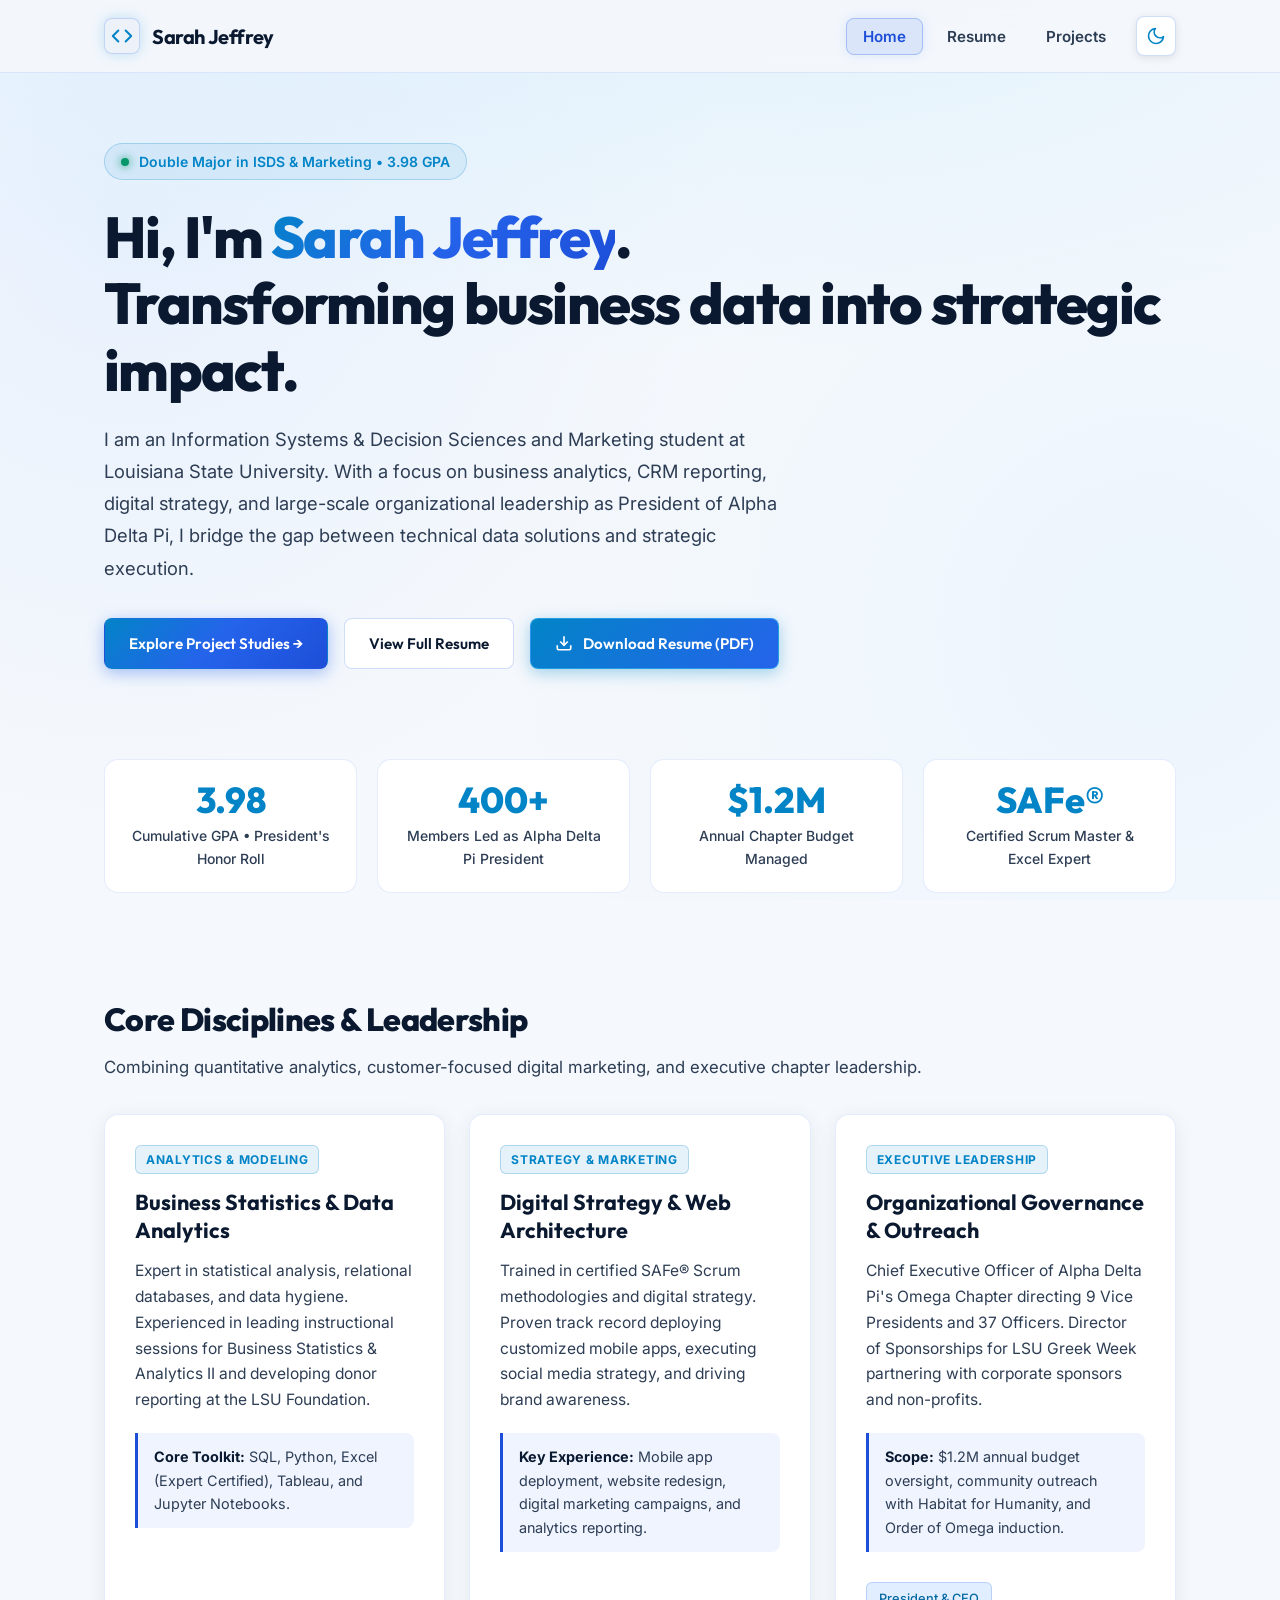
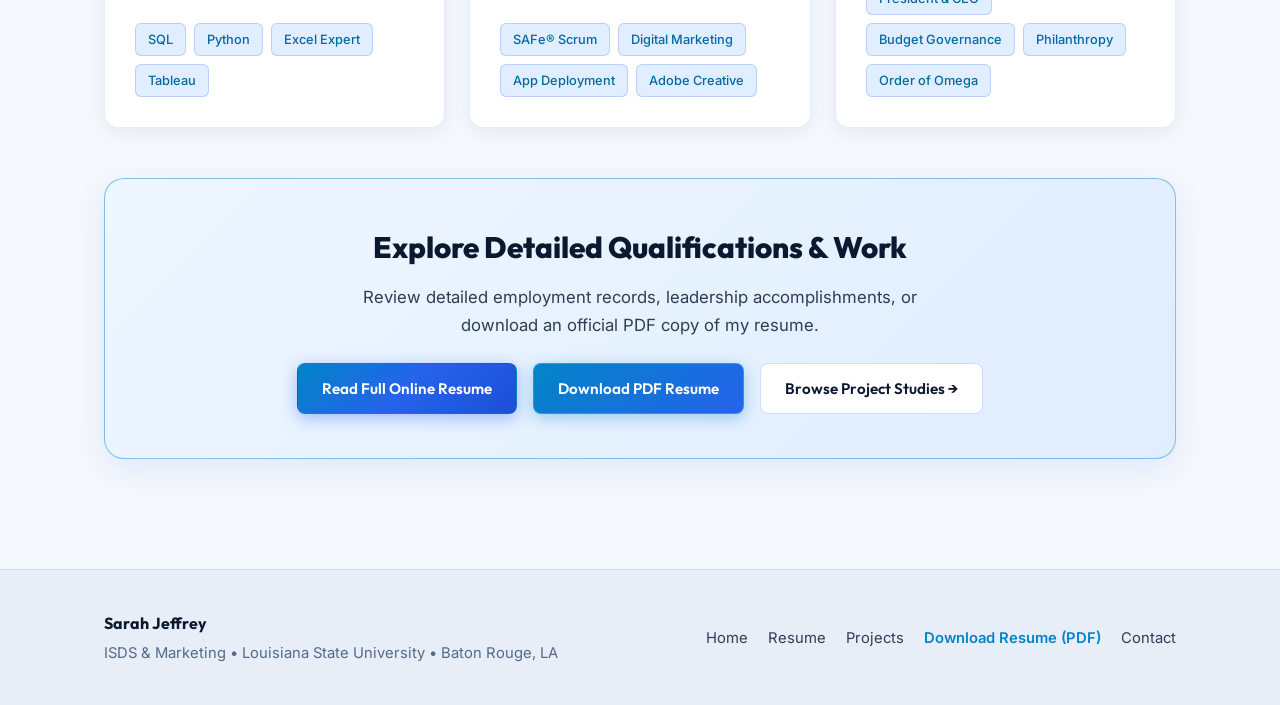
==== commit 5700b363: "Add light and dark mode switching with persistence" ====
--- a/index.html
+++ b/index.html
@@ -6,7 +6,19 @@
   <meta name="description" content="Personal website of Sarah Jeffrey - LSU student double majoring in Information Systems & Decision Sciences (3.98 GPA) and Marketing. Chapter President of Alpha Delta Pi.">
   <title>Sarah Jeffrey | Portfolio & Personal Website</title>
   <link rel="icon" type="image/svg+xml" href="favicon.svg">
+  <!-- Theme initialization to prevent flash of wrong theme -->
+  <script>
+    (function() {
+      try {
+        var saved = localStorage.getItem('theme');
+        var prefersDark = window.matchMedia && window.matchMedia('(prefers-color-scheme: dark)').matches;
+        var theme = saved || (prefersDark ? 'dark' : 'light');
+        document.documentElement.setAttribute('data-theme', theme);
+      } catch (e) {}
+    })();
+  </script>
   <link rel="stylesheet" href="styles.css">
+  <script src="theme.js" defer></script>
 </head>
 <body>
 
@@ -22,13 +34,35 @@
         </span>
         <span>Sarah Jeffrey</span>
       </a>
-      <nav aria-label="Main Navigation">
-        <ul class="nav-links">
-          <li><a href="index.html" class="nav-link active" id="nav-home">Home</a></li>
-          <li><a href="resume.html" class="nav-link" id="nav-resume">Resume</a></li>
-          <li><a href="project.html" class="nav-link" id="nav-projects">Projects</a></li>
-        </ul>
-      </nav>
+      <div class="nav-controls">
+        <nav aria-label="Main Navigation">
+          <ul class="nav-links">
+            <li><a href="index.html" class="nav-link active" id="nav-home">Home</a></li>
+            <li><a href="resume.html" class="nav-link" id="nav-resume">Resume</a></li>
+            <li><a href="project.html" class="nav-link" id="nav-projects">Projects</a></li>
+          </ul>
+        </nav>
+        <button id="theme-toggle" class="theme-toggle" type="button" aria-label="Switch to light mode" title="Switch to light mode">
+          <span class="theme-toggle-icon sun-icon" aria-hidden="true">
+            <svg viewBox="0 0 24 24" fill="none" stroke="currentColor" stroke-width="2" stroke-linecap="round" stroke-linejoin="round">
+              <circle cx="12" cy="12" r="5"></circle>
+              <line x1="12" y1="1" x2="12" y2="3"></line>
+              <line x1="12" y1="21" x2="12" y2="23"></line>
+              <line x1="4.22" y1="4.22" x2="5.64" y2="5.64"></line>
+              <line x1="18.36" y1="18.36" x2="19.78" y2="19.78"></line>
+              <line x1="1" y1="12" x2="3" y2="12"></line>
+              <line x1="21" y1="12" x2="23" y2="12"></line>
+              <line x1="4.22" y1="19.78" x2="5.64" y2="18.36"></line>
+              <line x1="18.36" y1="5.64" x2="19.78" y2="4.22"></line>
+            </svg>
+          </span>
+          <span class="theme-toggle-icon moon-icon" aria-hidden="true">
+            <svg viewBox="0 0 24 24" fill="none" stroke="currentColor" stroke-width="2" stroke-linecap="round" stroke-linejoin="round">
+              <path d="M21 12.79A9 9 0 1 1 11.21 3 7 7 0 0 0 21 12.79z"></path>
+            </svg>
+          </span>
+        </button>
+      </div>
     </div>
   </header>
 
--- a/styles.css
+++ b/styles.css
@@ -6,13 +6,37 @@
 @import url('https://fonts.googleapis.com/css2?family=Inter:wght@300;400;500;600;700&family=Outfit:wght@500;600;700;800;900&display=swap');
 
 :root {
-  /* Color Palette - Blue Theme */
+  /* Layout & Geometry (Theme Independent) */
+  --max-width: 1120px;
+  --radius-sm: 8px;
+  --radius-md: 14px;
+  --radius-lg: 20px;
+  --font-heading: 'Outfit', -apple-system, BlinkMacSystemFont, 'Segoe UI', Roboto, sans-serif;
+  --font-body: 'Inter', -apple-system, BlinkMacSystemFont, 'Segoe UI', Roboto, sans-serif;
+  --transition: all 0.25s cubic-bezier(0.16, 1, 0.3, 1);
+
+  /* Color Palette - Blue Dark Theme (Default) */
   --bg-deep: #030816;
   --bg-main: #061129;
   --bg-surface: #0c1c42;
   --bg-surface-elevated: #132a63;
   --bg-card: rgba(12, 28, 66, 0.85);
   --bg-card-hover: rgba(19, 42, 99, 0.95);
+  --bg-navbar: rgba(6, 17, 41, 0.88);
+  --bg-details-block: rgba(6, 17, 41, 0.6);
+  --bg-tag: rgba(19, 42, 99, 0.8);
+  --text-tag: #bae6fd;
+  --bg-banner: linear-gradient(135deg, rgba(12, 28, 66, 0.95), rgba(19, 42, 99, 0.95));
+  --pill-bg: rgba(56, 189, 248, 0.12);
+  --pill-border: rgba(56, 189, 248, 0.35);
+  --badge-bg: rgba(56, 189, 248, 0.14);
+  --badge-border: rgba(56, 189, 248, 0.3);
+  --resume-icon-bg: rgba(37, 99, 235, 0.25);
+  --resume-icon-border: rgba(56, 189, 248, 0.4);
+  --bg-body-radial: 
+    radial-gradient(ellipse 90% 60% at 50% -20%, rgba(37, 99, 235, 0.22), transparent),
+    radial-gradient(circle at 10% 25%, rgba(56, 189, 248, 0.12) 0%, transparent 45%),
+    radial-gradient(circle at 90% 70%, rgba(29, 78, 216, 0.15) 0%, transparent 50%);
   
   /* Borders */
   --border-subtle: rgba(147, 197, 253, 0.16);
@@ -23,6 +47,7 @@
   --text-primary: #f0f7ff;
   --text-secondary: #c8ddf7;
   --text-muted: #8cb2e8;
+  --text-org: #93c5fd;
   
   /* Blue Accents */
   --accent-cyan: #38bdf8;
@@ -37,18 +62,96 @@
   --accent-gradient-hover: linear-gradient(135deg, #0ea5e9 0%, #2563eb 50%, #1e40af 100%);
   --card-gradient-border: linear-gradient(135deg, rgba(56, 189, 248, 0.4), rgba(59, 130, 246, 0.2), rgba(29, 78, 216, 0.4));
   
-  /* Typography */
-  --font-heading: 'Outfit', -apple-system, BlinkMacSystemFont, 'Segoe UI', Roboto, sans-serif;
-  --font-body: 'Inter', -apple-system, BlinkMacSystemFont, 'Segoe UI', Roboto, sans-serif;
-  
-  /* Layout & Geometry */
-  --max-width: 1120px;
-  --radius-sm: 8px;
-  --radius-md: 14px;
-  --radius-lg: 20px;
+  /* Nav link states */
+  --nav-link-hover-bg: rgba(56, 189, 248, 0.1);
+  --nav-link-active-bg: rgba(37, 99, 235, 0.28);
+  --nav-link-active-border: rgba(56, 189, 248, 0.4);
+  --nav-link-active-text: #e0f2fe;
+  --nav-link-active-shadow: 0 0 12px rgba(37, 99, 235, 0.2);
+
+  /* Shadows */
   --shadow-card: 0 4px 24px rgba(2, 6, 23, 0.5);
   --shadow-hover: 0 12px 36px rgba(37, 99, 235, 0.28);
-  --transition: all 0.25s cubic-bezier(0.16, 1, 0.3, 1);
+  --shadow-banner: 0 8px 30px rgba(37, 99, 235, 0.2);
+  --shadow-cta: 0 10px 30px rgba(0, 0, 0, 0.4);
+  --shadow-brand-icon: 0 0 14px rgba(56, 189, 248, 0.3);
+}
+
+/* Light Theme Variables */
+[data-theme="light"] {
+  /* Color Palette - Crisp Light Blue Theme */
+  --bg-deep: #e8eef8;
+  --bg-main: #f5f8fc;
+  --bg-surface: #ffffff;
+  --bg-surface-elevated: #edf2f9;
+  --bg-card: rgba(255, 255, 255, 0.95);
+  --bg-card-hover: #ffffff;
+  --bg-navbar: rgba(245, 248, 252, 0.88);
+  --bg-details-block: rgba(238, 244, 255, 0.92);
+  --bg-tag: rgba(224, 238, 255, 0.95);
+  --text-tag: #0369a1;
+  --bg-banner: linear-gradient(135deg, #eef6ff 0%, #e0edfe 100%);
+  --pill-bg: rgba(2, 132, 199, 0.08);
+  --pill-border: rgba(2, 132, 199, 0.24);
+  --badge-bg: rgba(2, 132, 199, 0.1);
+  --badge-border: rgba(2, 132, 199, 0.24);
+  --resume-icon-bg: rgba(37, 99, 235, 0.1);
+  --resume-icon-border: rgba(2, 132, 199, 0.28);
+  --bg-body-radial: 
+    radial-gradient(ellipse 90% 60% at 50% -20%, rgba(186, 230, 253, 0.45), transparent),
+    radial-gradient(circle at 10% 25%, rgba(219, 234, 254, 0.5), transparent 45%),
+    radial-gradient(circle at 90% 70%, rgba(224, 242, 254, 0.4), transparent 50%);
+
+  /* Borders */
+  --border-subtle: rgba(37, 99, 235, 0.12);
+  --border-medium: rgba(37, 99, 235, 0.22);
+  --border-glow: rgba(2, 132, 199, 0.45);
+
+  /* Text (WCAG AAA High Contrast on light background) */
+  --text-primary: #0a192f;
+  --text-secondary: #2d3d54;
+  --text-muted: #536987;
+  --text-org: #1d4ed8;
+
+  /* Blue Accents */
+  --accent-cyan: #0284c7;
+  --accent-sky: #2563eb;
+  --accent-blue: #1d4ed8;
+  --accent-cobalt: #1e40af;
+  --accent-ice: #0369a1;
+  --accent-emerald: #059669;
+
+  /* Gradients */
+  --accent-gradient: linear-gradient(135deg, #0284c7 0%, #2563eb 50%, #1d4ed8 100%);
+  --accent-gradient-hover: linear-gradient(135deg, #0369a1 0%, #1d4ed8 50%, #1e40af 100%);
+  --card-gradient-border: linear-gradient(135deg, rgba(2, 132, 199, 0.35), rgba(37, 99, 235, 0.2), rgba(29, 78, 216, 0.35));
+
+  /* Nav link states */
+  --nav-link-hover-bg: rgba(2, 132, 199, 0.09);
+  --nav-link-active-bg: rgba(37, 99, 235, 0.12);
+  --nav-link-active-border: rgba(37, 99, 235, 0.3);
+  --nav-link-active-text: #1d4ed8;
+  --nav-link-active-shadow: 0 0 12px rgba(37, 99, 235, 0.12);
+
+  /* Shadows */
+  --shadow-card: 0 4px 20px rgba(15, 23, 42, 0.07);
+  --shadow-hover: 0 12px 32px rgba(37, 99, 235, 0.16);
+  --shadow-banner: 0 8px 30px rgba(37, 99, 235, 0.12);
+  --shadow-cta: 0 10px 30px rgba(37, 99, 235, 0.1);
+  --shadow-brand-icon: 0 0 14px rgba(2, 132, 199, 0.22);
+}
+
+/* Smooth Theme Transitions when switching */
+html.theme-transitioning,
+html.theme-transitioning *,
+html.theme-transitioning *::before,
+html.theme-transitioning *::after {
+  transition: background-color 0.35s ease, 
+              border-color 0.35s ease, 
+              color 0.25s ease, 
+              box-shadow 0.35s ease,
+              fill 0.25s ease,
+              stroke 0.25s ease !important;
 }
 
 /* Smooth Scrolling */
@@ -72,10 +175,7 @@
   min-height: 100vh;
   display: flex;
   flex-direction: column;
-  background-image: 
-    radial-gradient(ellipse 90% 60% at 50% -20%, rgba(37, 99, 235, 0.22), transparent),
-    radial-gradient(circle at 10% 25%, rgba(56, 189, 248, 0.12) 0%, transparent 45%),
-    radial-gradient(circle at 90% 70%, rgba(29, 78, 216, 0.15) 0%, transparent 50%);
+  background-image: var(--bg-body-radial);
   background-attachment: fixed;
   overflow-x: hidden;
   width: 100%;
@@ -119,7 +219,7 @@
   position: sticky;
   top: 0;
   z-index: 100;
-  background: rgba(6, 17, 41, 0.88);
+  background: var(--bg-navbar);
   backdrop-filter: blur(16px);
   -webkit-backdrop-filter: blur(16px);
   border-bottom: 1px solid var(--border-subtle);
@@ -132,6 +232,12 @@
   align-items: center;
   justify-content: space-between;
   gap: 16px;
+}
+
+.nav-controls {
+  display: flex;
+  align-items: center;
+  gap: 14px;
 }
 
 .nav-brand {
@@ -158,7 +264,7 @@
   display: flex;
   align-items: center;
   justify-content: center;
-  box-shadow: 0 0 14px rgba(56, 189, 248, 0.3);
+  box-shadow: var(--shadow-brand-icon);
 }
 
 .nav-brand-icon svg {
@@ -185,14 +291,93 @@
 
 .nav-link:hover {
   color: var(--text-primary);
-  background: rgba(56, 189, 248, 0.1);
+  background: var(--nav-link-hover-bg);
 }
 
 .nav-link.active {
-  color: var(--accent-ice);
-  background: rgba(37, 99, 235, 0.28);
-  border: 1px solid rgba(56, 189, 248, 0.4);
-  box-shadow: 0 0 12px rgba(37, 99, 235, 0.2);
+  color: var(--nav-link-active-text);
+  background: var(--nav-link-active-bg);
+  border: 1px solid var(--nav-link-active-border);
+  box-shadow: var(--nav-link-active-shadow);
+}
+
+/* ==========================================================================
+   Theme Switcher Toggle Button
+   ========================================================================== */
+.theme-toggle {
+  background: var(--bg-surface);
+  border: 1px solid var(--border-medium);
+  border-radius: var(--radius-sm);
+  width: 40px;
+  height: 40px;
+  min-width: 40px;
+  min-height: 40px;
+  display: inline-flex;
+  align-items: center;
+  justify-content: center;
+  position: relative;
+  cursor: pointer;
+  color: var(--accent-cyan);
+  transition: var(--transition);
+  box-shadow: 0 2px 8px rgba(0, 0, 0, 0.1);
+  padding: 0;
+  flex-shrink: 0;
+}
+
+.theme-toggle:hover {
+  background: var(--bg-surface-elevated);
+  border-color: var(--accent-cyan);
+  color: var(--accent-cyan);
+  transform: translateY(-2px);
+  box-shadow: 0 4px 14px rgba(37, 99, 235, 0.25);
+}
+
+.theme-toggle:focus-visible {
+  outline: 2px solid var(--accent-cyan);
+  outline-offset: 3px;
+}
+
+.theme-toggle-icon {
+  position: absolute;
+  top: 50%;
+  left: 50%;
+  display: flex;
+  align-items: center;
+  justify-content: center;
+  transform: translate(-50%, -50%);
+  transition: transform 0.35s cubic-bezier(0.16, 1, 0.3, 1), opacity 0.25s ease;
+}
+
+.theme-toggle-icon svg {
+  width: 20px;
+  height: 20px;
+  stroke: currentColor;
+}
+
+/* Default / Dark Theme: Sun icon visible to switch to light mode */
+:root .sun-icon,
+[data-theme="dark"] .sun-icon {
+  opacity: 1;
+  transform: translate(-50%, -50%) rotate(0deg) scale(1);
+}
+
+:root .moon-icon,
+[data-theme="dark"] .moon-icon {
+  opacity: 0;
+  transform: translate(-50%, -50%) rotate(90deg) scale(0.4);
+  pointer-events: none;
+}
+
+/* Light Theme: Moon icon visible to switch to dark mode */
+[data-theme="light"] .sun-icon {
+  opacity: 0;
+  transform: translate(-50%, -50%) rotate(-90deg) scale(0.4);
+  pointer-events: none;
+}
+
+[data-theme="light"] .moon-icon {
+  opacity: 1;
+  transform: translate(-50%, -50%) rotate(0deg) scale(1);
 }
 
 /* ==========================================================================
@@ -268,7 +453,7 @@
 }
 
 .page-flow-link:hover {
-  color: #bae6fd;
+  color: var(--accent-sky);
   text-decoration: underline;
 }
 
@@ -348,8 +533,8 @@
   display: inline-flex;
   align-items: center;
   gap: 10px;
-  background: rgba(56, 189, 248, 0.12);
-  border: 1px solid rgba(56, 189, 248, 0.35);
+  background: var(--pill-bg);
+  border: 1px solid var(--pill-border);
   color: var(--accent-cyan);
   padding: 6px 16px;
   border-radius: 9999px;
@@ -408,7 +593,7 @@
    Resume Download Highlight Banner
    ========================================================================== */
 .resume-download-banner {
-  background: linear-gradient(135deg, rgba(12, 28, 66, 0.95), rgba(19, 42, 99, 0.95));
+  background: var(--bg-banner);
   border: 1px solid var(--border-glow);
   border-radius: var(--radius-md);
   padding: 26px 30px;
@@ -418,7 +603,7 @@
   justify-content: space-between;
   flex-wrap: wrap;
   gap: 20px;
-  box-shadow: 0 8px 30px rgba(37, 99, 235, 0.2);
+  box-shadow: var(--shadow-banner);
 }
 
 .resume-download-info {
@@ -431,8 +616,8 @@
   width: 52px;
   height: 52px;
   border-radius: var(--radius-sm);
-  background: rgba(37, 99, 235, 0.25);
-  border: 1px solid rgba(56, 189, 248, 0.4);
+  background: var(--resume-icon-bg);
+  border: 1px solid var(--resume-icon-border);
   display: flex;
   align-items: center;
   justify-content: center;
@@ -561,8 +746,8 @@
   text-transform: uppercase;
   letter-spacing: 0.06em;
   color: var(--accent-cyan);
-  background: rgba(56, 189, 248, 0.14);
-  border: 1px solid rgba(56, 189, 248, 0.3);
+  background: var(--badge-bg);
+  border: 1px solid var(--badge-border);
   padding: 4px 10px;
   border-radius: 6px;
   margin-bottom: 14px;
@@ -585,7 +770,7 @@
 }
 
 .card-details-block {
-  background: rgba(6, 17, 41, 0.6);
+  background: var(--bg-details-block);
   border-left: 3px solid var(--accent-blue);
   padding: 12px 16px;
   border-radius: 0 var(--radius-sm) var(--radius-sm) 0;
@@ -608,9 +793,9 @@
 }
 
 .tag {
-  background: rgba(19, 42, 99, 0.8);
+  background: var(--bg-tag);
   border: 1px solid var(--border-medium);
-  color: #bae6fd;
+  color: var(--text-tag);
   padding: 5px 12px;
   border-radius: 6px;
   font-size: 0.8rem;
@@ -678,16 +863,16 @@
   font-size: 0.875rem;
   color: var(--accent-cyan);
   font-weight: 600;
-  background: rgba(56, 189, 248, 0.12);
+  background: var(--pill-bg);
   padding: 4px 10px;
   border-radius: 6px;
-  border: 1px solid rgba(56, 189, 248, 0.25);
+  border: 1px solid var(--pill-border);
 }
 
 .resume-org {
   font-size: 1rem;
   font-weight: 600;
-  color: #93c5fd;
+  color: var(--text-org);
   margin-bottom: 14px;
 }
 
@@ -797,13 +982,13 @@
 }
 
 .cta-box {
-  background: linear-gradient(135deg, rgba(12, 28, 66, 0.95), rgba(19, 42, 99, 0.95));
+  background: var(--bg-banner);
   border: 1px solid var(--border-glow);
   border-radius: var(--radius-lg);
   padding: 44px;
   text-align: center;
   margin: 50px 0;
-  box-shadow: 0 10px 30px rgba(0, 0, 0, 0.4);
+  box-shadow: var(--shadow-cta);
 }
 
 .cta-title {
@@ -893,9 +1078,31 @@
   }
 
   .navbar .nav-wrapper {
-    flex-direction: column;
-    align-items: flex-start;
-    gap: 12px;
+    display: grid;
+    grid-template-columns: 1fr auto;
+    align-items: center;
+    gap: 12px 8px;
+  }
+
+  .nav-brand {
+    grid-column: 1;
+    grid-row: 1;
+  }
+
+  .theme-toggle {
+    grid-column: 2;
+    grid-row: 1;
+    justify-self: end;
+  }
+
+  .nav-controls {
+    display: contents;
+  }
+
+  .nav-controls nav {
+    grid-column: 1 / -1;
+    grid-row: 2;
+    width: 100%;
   }
 
   .nav-links {
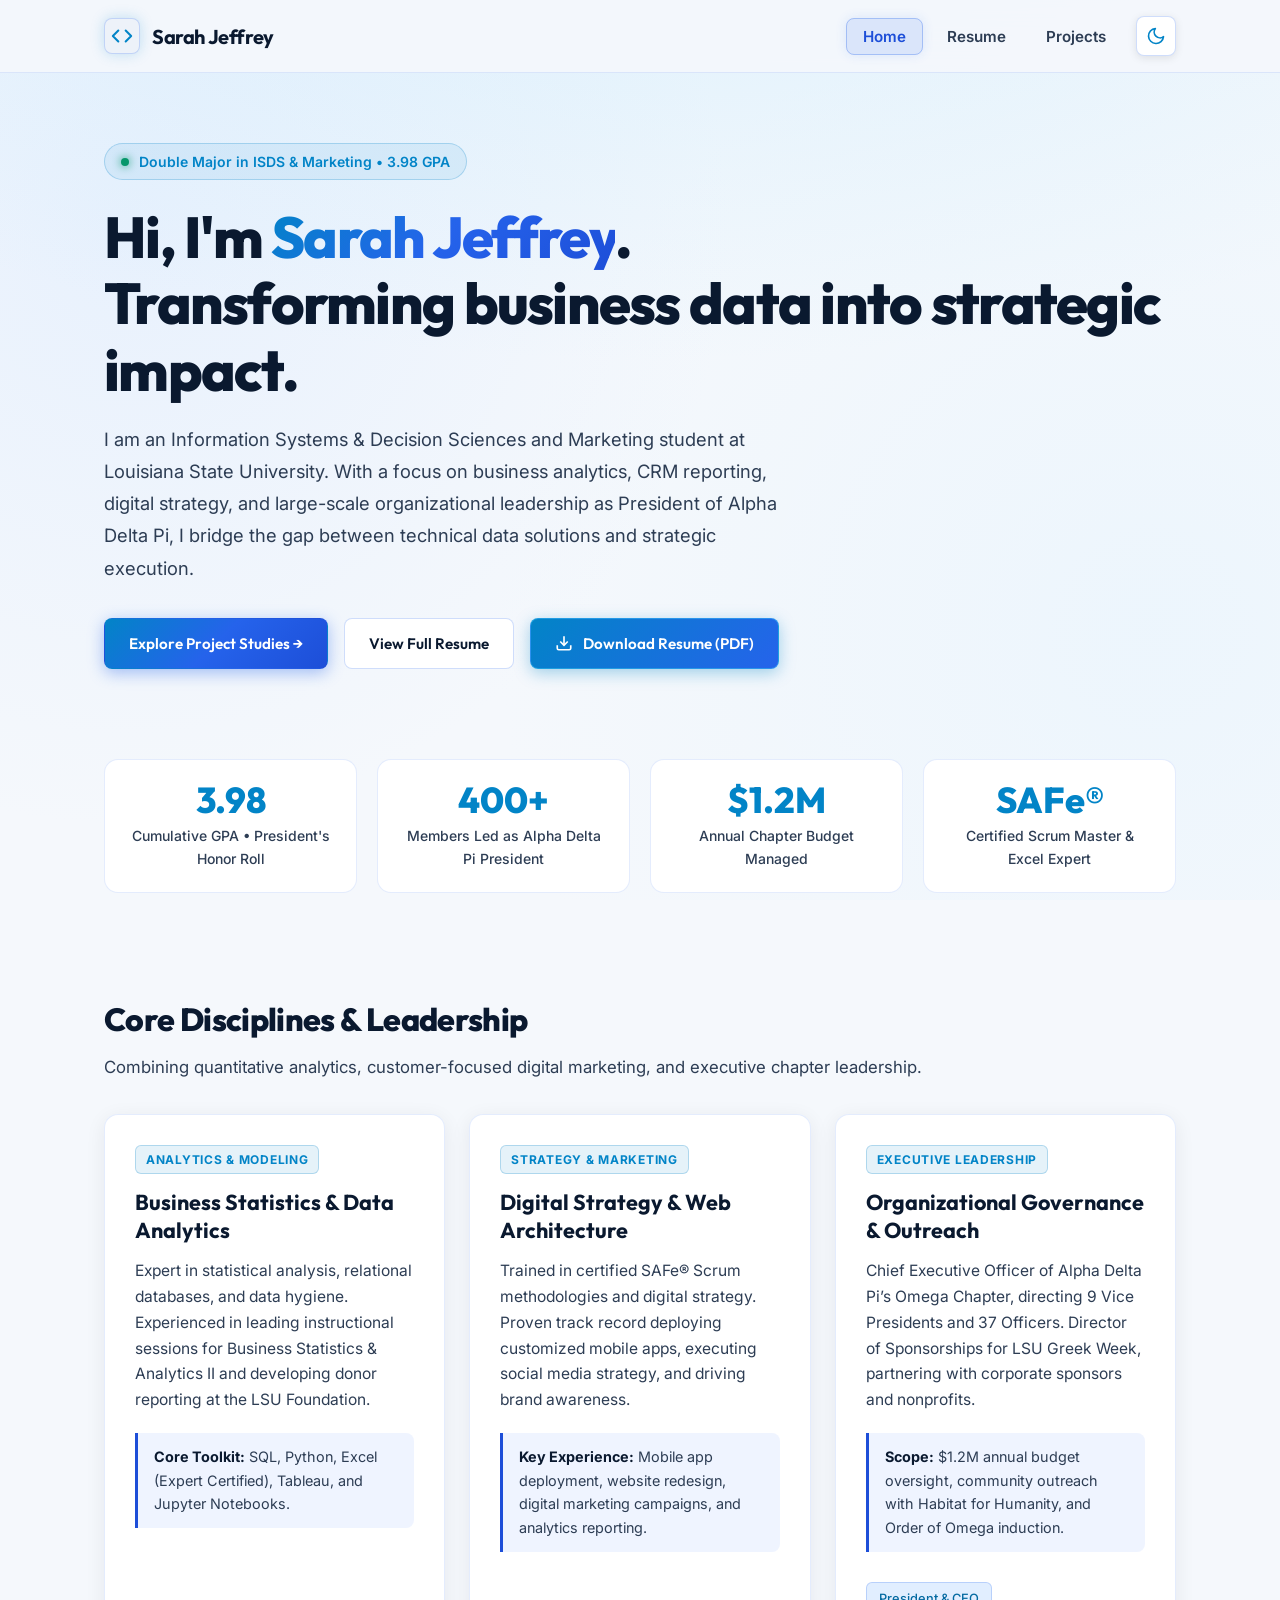
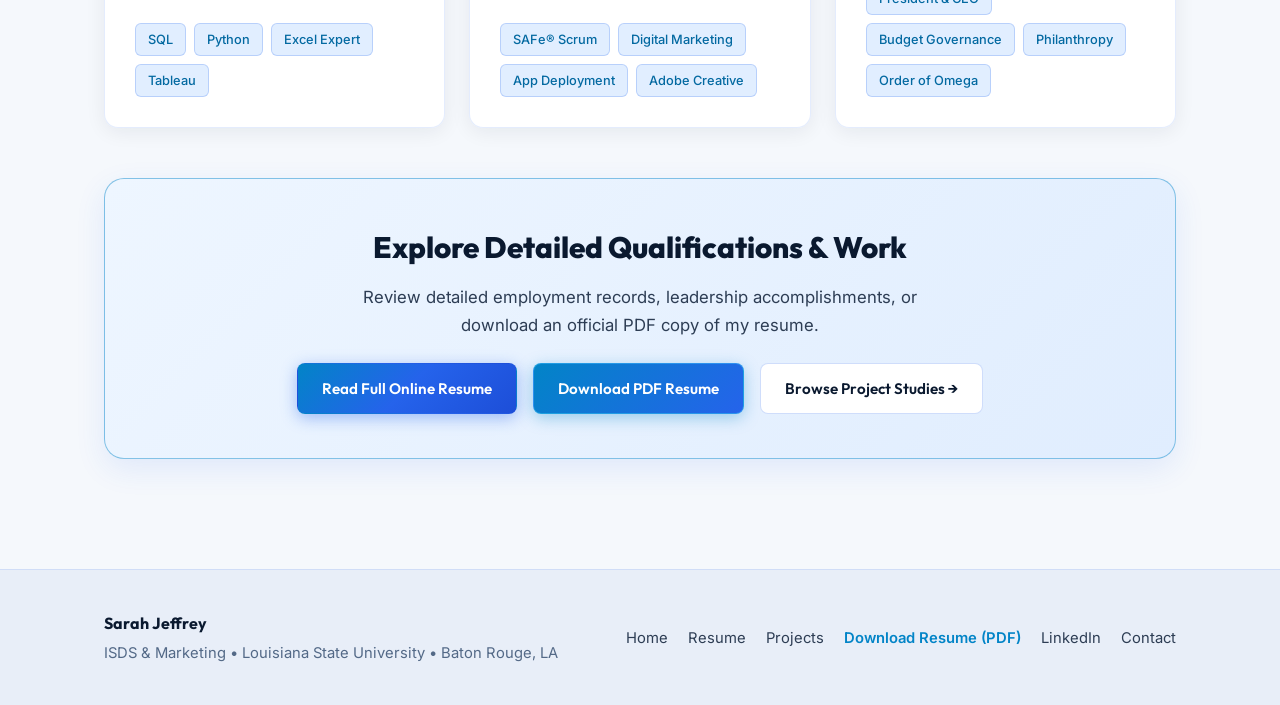
==== commit f32945d2: "Refine grammar, harmonize footer branding, and add LinkedIn links across all pages" ====
--- a/index.html
+++ b/index.html
@@ -173,7 +173,7 @@
             <span class="card-category-badge">Executive Leadership</span>
             <h3 class="card-title">Organizational Governance & Outreach</h3>
             <p class="card-description">
-              Chief Executive Officer of Alpha Delta Pi's Omega Chapter directing 9 Vice Presidents and 37 Officers. Director of Sponsorships for LSU Greek Week partnering with corporate sponsors and non-profits.
+              Chief Executive Officer of Alpha Delta Pi’s Omega Chapter, directing 9 Vice Presidents and 37 Officers. Director of Sponsorships for LSU Greek Week, partnering with corporate sponsors and nonprofits.
             </p>
             <div class="card-details-block">
               <strong>Scope:</strong> $1.2M annual budget oversight, community outreach with Habitat for Humanity, and Order of Omega induction.
@@ -215,6 +215,7 @@
         <a href="resume.html" class="footer-link">Resume</a>
         <a href="project.html" class="footer-link">Projects</a>
         <a href="Sarah_Jeffrey_Resume.pdf" download="Sarah_Jeffrey_Resume.pdf" class="footer-link" style="color: var(--accent-cyan); font-weight: 600;">Download Resume (PDF)</a>
+        <a href="https://www.linkedin.com/in/sarah-jeffrey-735751240" target="_blank" rel="noopener noreferrer" class="footer-link">LinkedIn</a>
         <a href="mailto:sarah.aj.jeffrey@gmail.com" class="footer-link">Contact</a>
       </div>
     </div>
--- a/styles.css
+++ b/styles.css
@@ -892,6 +892,162 @@
   margin-bottom: 0;
 }
 
+/* ==========================================================================
+   Coursework Showcase Styles
+   ========================================================================== */
+.coursework-showcase {
+  margin-top: 32px;
+}
+
+.coursework-showcase-header {
+  display: flex;
+  align-items: center;
+  gap: 12px;
+  font-family: var(--font-heading);
+  font-size: 1.3rem;
+  font-weight: 700;
+  color: var(--text-primary);
+  margin-bottom: 8px;
+}
+
+.coursework-intro {
+  font-size: 0.95rem;
+  color: var(--text-secondary);
+  margin-bottom: 22px;
+  line-height: 1.65;
+}
+
+.coursework-grid {
+  display: grid;
+  grid-template-columns: repeat(auto-fit, minmax(320px, 1fr));
+  gap: 24px;
+}
+
+.coursework-category-card {
+  background: var(--bg-card);
+  backdrop-filter: blur(12px);
+  -webkit-backdrop-filter: blur(12px);
+  border: 1px solid var(--border-subtle);
+  border-radius: var(--radius-md);
+  padding: 24px;
+  display: flex;
+  flex-direction: column;
+  box-shadow: var(--shadow-card);
+  transition: var(--transition);
+}
+
+.coursework-category-card:hover {
+  border-color: var(--border-glow);
+  background: var(--bg-card-hover);
+  transform: translateY(-3px);
+  box-shadow: var(--shadow-hover);
+}
+
+.coursework-category-header {
+  display: flex;
+  align-items: center;
+  gap: 14px;
+  margin-bottom: 18px;
+  padding-bottom: 14px;
+  border-bottom: 1px solid var(--border-subtle);
+}
+
+.coursework-icon-box {
+  width: 42px;
+  height: 42px;
+  border-radius: var(--radius-sm);
+  background: var(--pill-bg);
+  border: 1px solid var(--pill-border);
+  display: flex;
+  align-items: center;
+  justify-content: center;
+  color: var(--accent-cyan);
+  flex-shrink: 0;
+}
+
+.coursework-icon-box svg {
+  width: 22px;
+  height: 22px;
+  stroke: var(--accent-cyan);
+}
+
+.coursework-category-title {
+  font-family: var(--font-heading);
+  font-size: 1.15rem;
+  font-weight: 700;
+  color: var(--text-primary);
+  line-height: 1.25;
+}
+
+.coursework-category-subtitle {
+  font-size: 0.8rem;
+  color: var(--text-muted);
+  font-weight: 500;
+}
+
+.course-item {
+  margin-bottom: 18px;
+  padding-bottom: 16px;
+  border-bottom: 1px dashed var(--border-subtle);
+}
+
+.course-item:last-child {
+  margin-bottom: 0;
+  padding-bottom: 0;
+  border-bottom: none;
+}
+
+.course-item-header {
+  display: flex;
+  align-items: baseline;
+  justify-content: space-between;
+  flex-wrap: wrap;
+  gap: 8px;
+  margin-bottom: 6px;
+}
+
+.course-name {
+  font-family: var(--font-heading);
+  font-size: 0.98rem;
+  font-weight: 700;
+  color: var(--text-primary);
+}
+
+.course-code {
+  font-size: 0.75rem;
+  font-weight: 700;
+  letter-spacing: 0.04em;
+  color: var(--accent-cyan);
+  background: var(--pill-bg);
+  border: 1px solid var(--pill-border);
+  padding: 3px 8px;
+  border-radius: 4px;
+  white-space: nowrap;
+}
+
+.course-desc {
+  font-size: 0.88rem;
+  color: var(--text-secondary);
+  line-height: 1.55;
+  margin-bottom: 10px;
+}
+
+.course-topics {
+  display: flex;
+  flex-wrap: wrap;
+  gap: 6px;
+}
+
+.course-tag {
+  font-size: 0.75rem;
+  padding: 2px 8px;
+  border-radius: 4px;
+  background: var(--bg-tag);
+  border: 1px solid var(--border-medium);
+  color: var(--text-tag);
+  font-weight: 500;
+}
+
 /* Skills Detailed Grid */
 .skills-grid {
   display: grid;
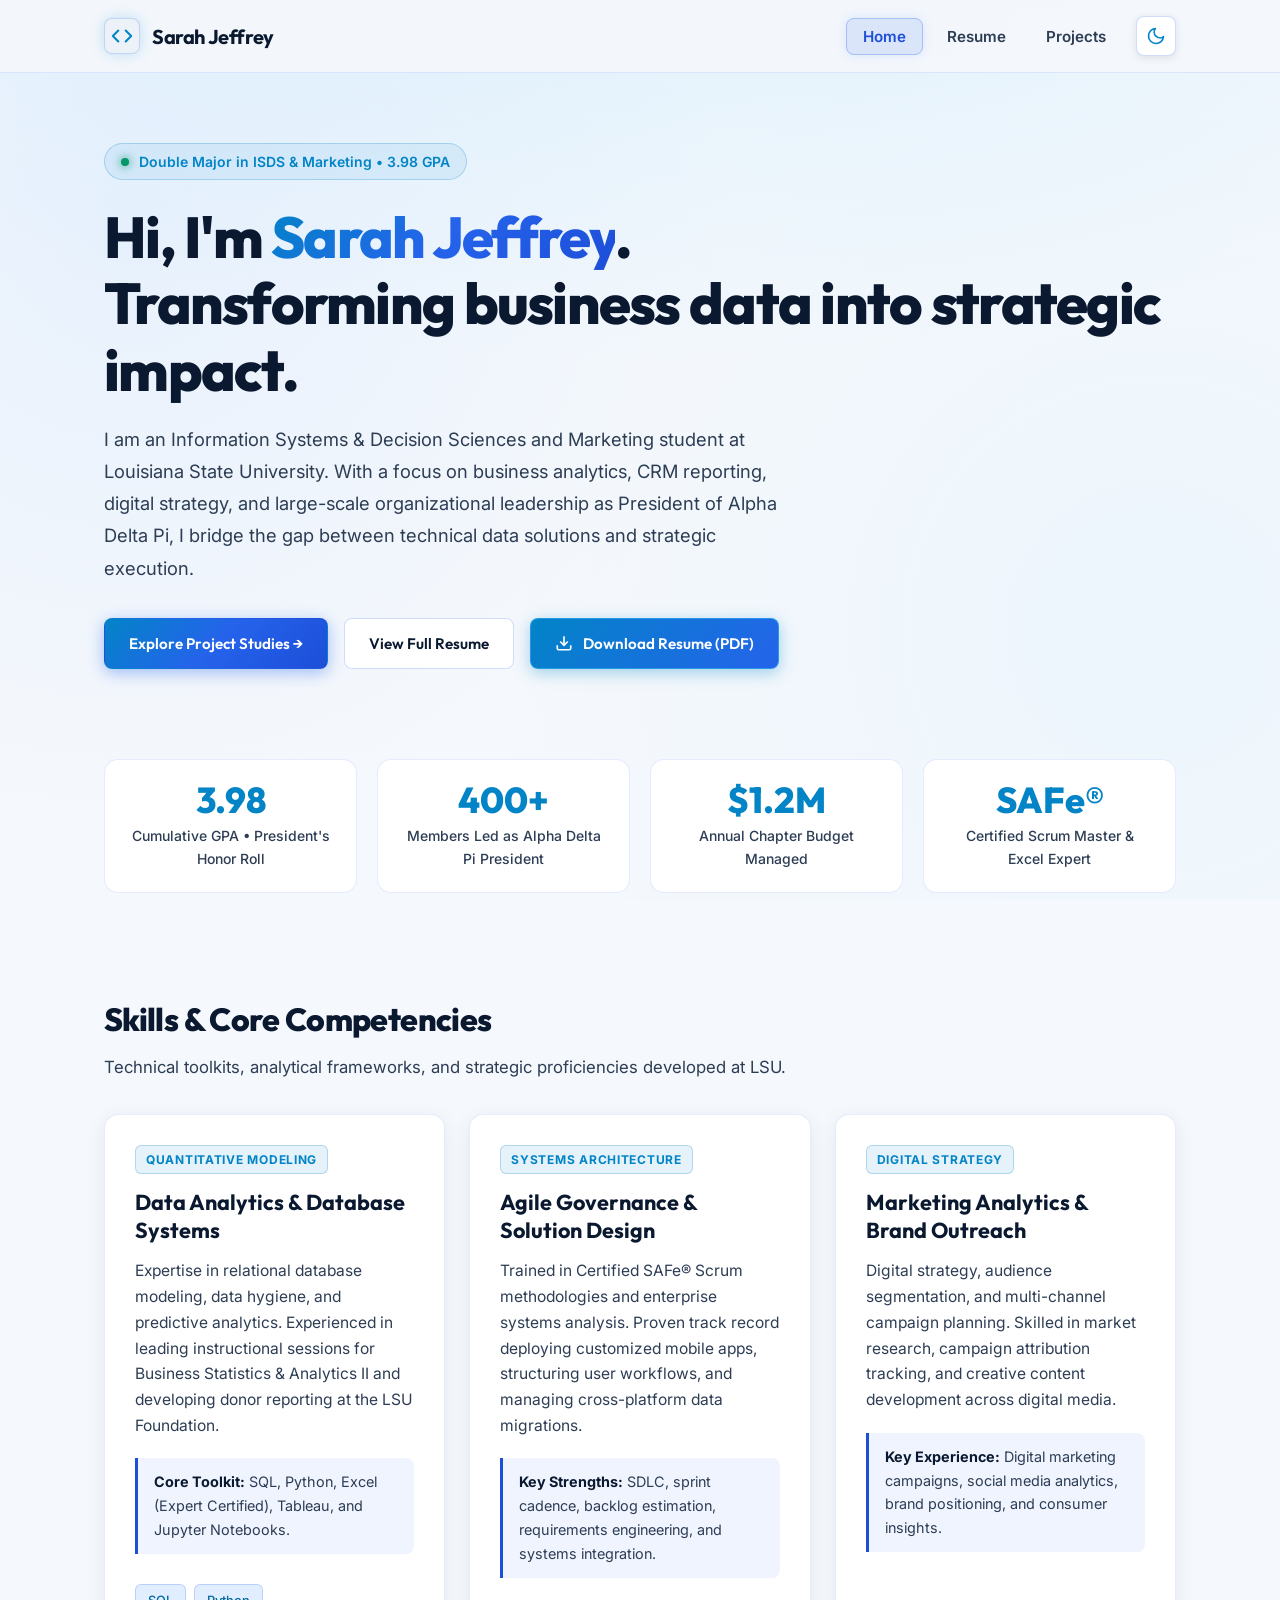
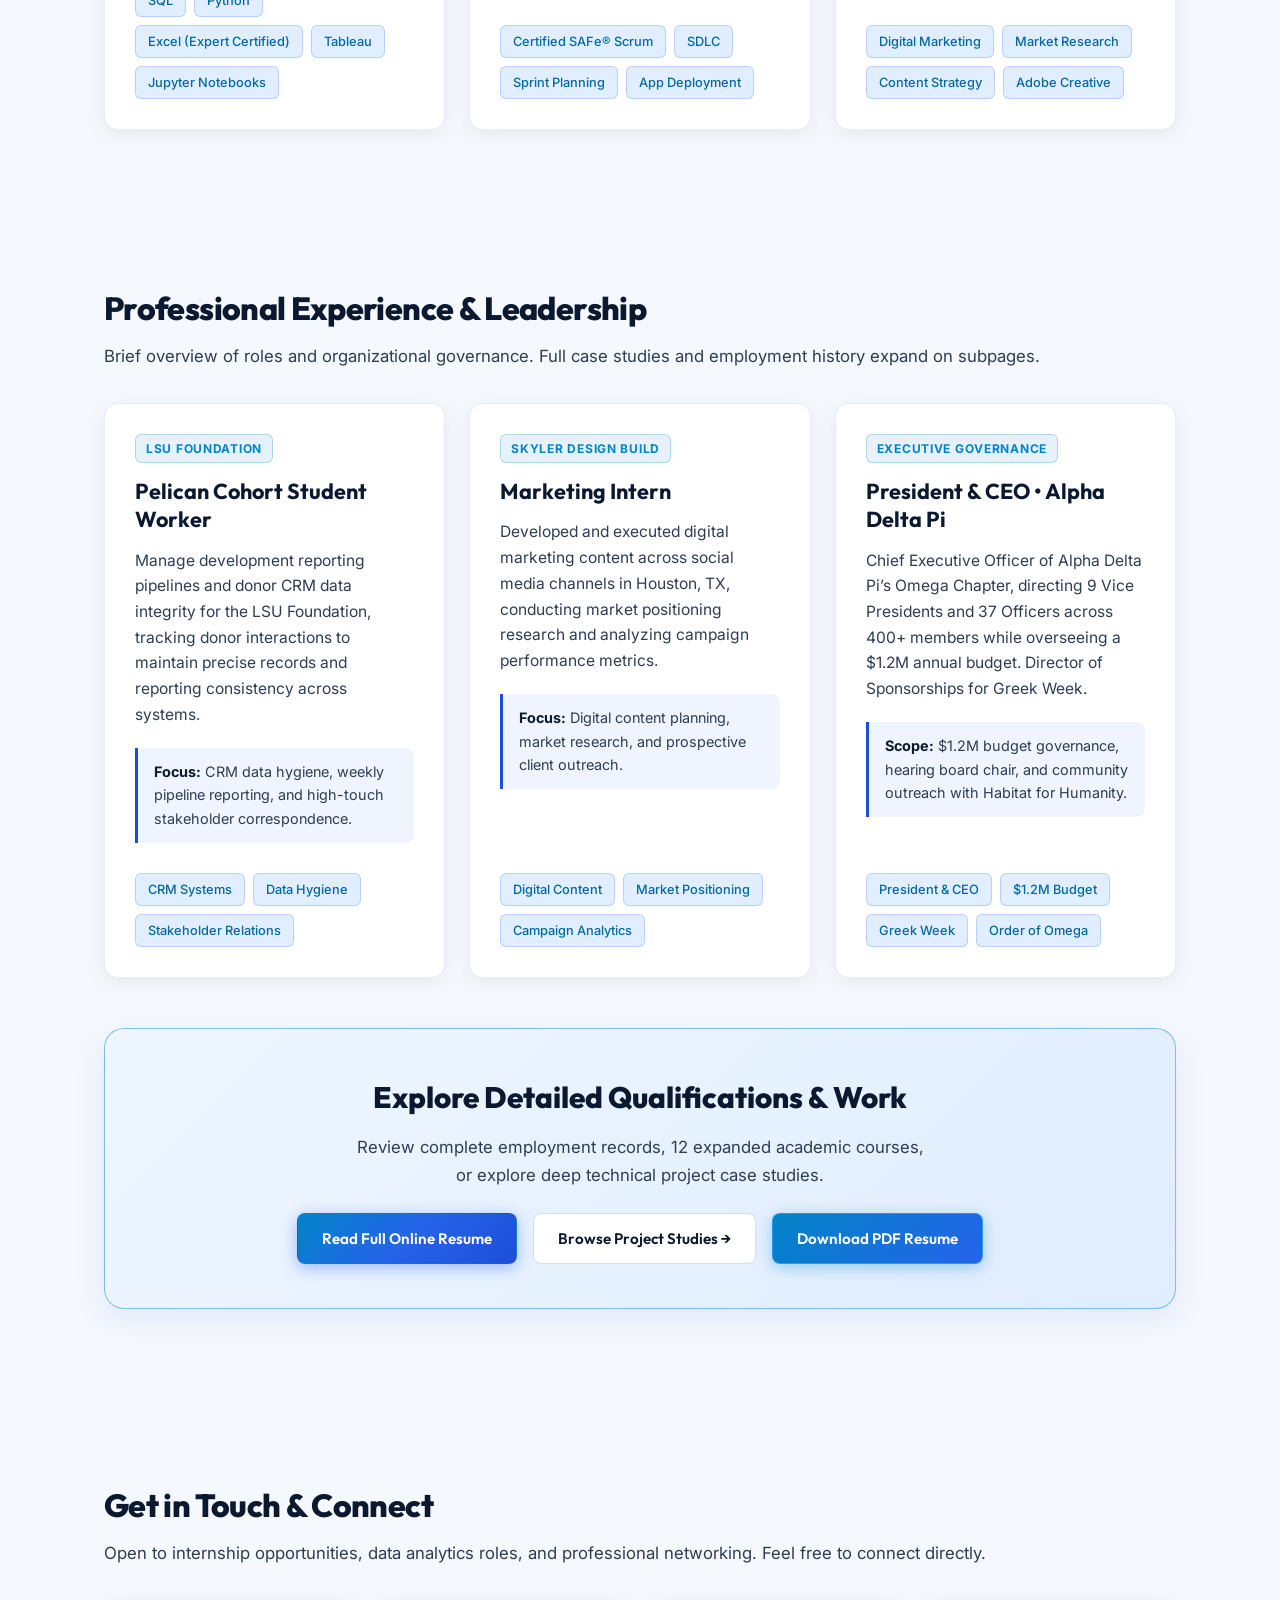
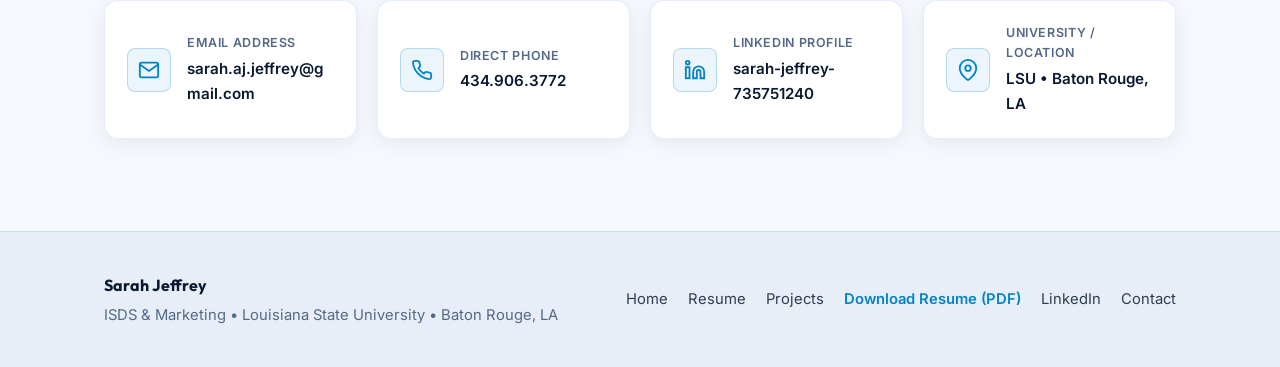
==== commit b75f14a4: "Implement explicit 4-section hybrid hub on index.html, mobile-first responsive hardening, and compre" ====
--- a/index.html
+++ b/index.html
@@ -68,8 +68,8 @@
 
   <!-- Main Content -->
   <main id="main-content">
-    <!-- Hero Section -->
-    <section class="hero" id="hero-section">
+    <!-- Section 1: Profile & Intro (Required Rubric Section) -->
+    <section class="hero" id="profile" aria-label="Profile and Introduction">
       <div class="container">
         <div class="hero-pill">
           <span class="hero-pill-dot"></span>
@@ -125,19 +125,19 @@
       </div>
     </section>
 
-    <!-- Highlights Overview Section -->
-    <section class="section" id="about-highlights">
+    <!-- Section 2: Skills & Competencies (Required Rubric Section) -->
+    <section class="section" id="skills" aria-label="Core Skills and Competencies">
       <div class="container">
-        <h2 class="section-title">Core Disciplines & Leadership</h2>
-        <p class="section-subtitle">Combining quantitative analytics, customer-focused digital marketing, and executive chapter leadership.</p>
+        <h2 class="section-title">Skills & Core Competencies</h2>
+        <p class="section-subtitle">Technical toolkits, analytical frameworks, and strategic proficiencies developed at LSU.</p>
 
         <div class="grid">
-          <!-- Card 1 -->
-          <article class="card" id="card-data-analytics">
-            <span class="card-category-badge">Analytics & Modeling</span>
-            <h3 class="card-title">Business Statistics & Data Analytics</h3>
-            <p class="card-description">
-              Expert in statistical analysis, relational databases, and data hygiene. Experienced in leading instructional sessions for Business Statistics & Analytics II and developing donor reporting at the LSU Foundation.
+          <!-- Skill Card 1 -->
+          <article class="card" id="card-skill-analytics">
+            <span class="card-category-badge">Quantitative Modeling</span>
+            <h3 class="card-title">Data Analytics & Database Systems</h3>
+            <p class="card-description">
+              Expertise in relational database modeling, data hygiene, and predictive analytics. Experienced in leading instructional sessions for Business Statistics & Analytics II and developing donor reporting at the LSU Foundation.
             </p>
             <div class="card-details-block">
               <strong>Core Toolkit:</strong> SQL, Python, Excel (Expert Certified), Tableau, and Jupyter Notebooks.
@@ -145,43 +145,106 @@
             <div class="tag-list">
               <span class="tag">SQL</span>
               <span class="tag">Python</span>
-              <span class="tag">Excel Expert</span>
+              <span class="tag">Excel (Expert Certified)</span>
               <span class="tag">Tableau</span>
-            </div>
-          </article>
-
-          <!-- Card 2 -->
-          <article class="card" id="card-software-products">
-            <span class="card-category-badge">Strategy & Marketing</span>
-            <h3 class="card-title">Digital Strategy & Web Architecture</h3>
-            <p class="card-description">
-              Trained in certified SAFe® Scrum methodologies and digital strategy. Proven track record deploying customized mobile apps, executing social media strategy, and driving brand awareness.
-            </p>
-            <div class="card-details-block">
-              <strong>Key Experience:</strong> Mobile app deployment, website redesign, digital marketing campaigns, and analytics reporting.
-            </div>
-            <div class="tag-list">
-              <span class="tag">SAFe® Scrum</span>
+              <span class="tag">Jupyter Notebooks</span>
+            </div>
+          </article>
+
+          <!-- Skill Card 2 -->
+          <article class="card" id="card-skill-agile">
+            <span class="card-category-badge">Systems Architecture</span>
+            <h3 class="card-title">Agile Governance & Solution Design</h3>
+            <p class="card-description">
+              Trained in Certified SAFe® Scrum methodologies and enterprise systems analysis. Proven track record deploying customized mobile apps, structuring user workflows, and managing cross-platform data migrations.
+            </p>
+            <div class="card-details-block">
+              <strong>Key Strengths:</strong> SDLC, sprint cadence, backlog estimation, requirements engineering, and systems integration.
+            </div>
+            <div class="tag-list">
+              <span class="tag">Certified SAFe® Scrum</span>
+              <span class="tag">SDLC</span>
+              <span class="tag">Sprint Planning</span>
+              <span class="tag">App Deployment</span>
+            </div>
+          </article>
+
+          <!-- Skill Card 3 -->
+          <article class="card" id="card-skill-marketing">
+            <span class="card-category-badge">Digital Strategy</span>
+            <h3 class="card-title">Marketing Analytics & Brand Outreach</h3>
+            <p class="card-description">
+              Digital strategy, audience segmentation, and multi-channel campaign planning. Skilled in market research, campaign attribution tracking, and creative content development across digital media.
+            </p>
+            <div class="card-details-block">
+              <strong>Key Experience:</strong> Digital marketing campaigns, social media analytics, brand positioning, and consumer insights.
+            </div>
+            <div class="tag-list">
               <span class="tag">Digital Marketing</span>
-              <span class="tag">App Deployment</span>
+              <span class="tag">Market Research</span>
+              <span class="tag">Content Strategy</span>
               <span class="tag">Adobe Creative</span>
             </div>
           </article>
-
-          <!-- Card 3 -->
-          <article class="card" id="card-leadership">
-            <span class="card-category-badge">Executive Leadership</span>
-            <h3 class="card-title">Organizational Governance & Outreach</h3>
-            <p class="card-description">
-              Chief Executive Officer of Alpha Delta Pi’s Omega Chapter, directing 9 Vice Presidents and 37 Officers. Director of Sponsorships for LSU Greek Week, partnering with corporate sponsors and nonprofits.
-            </p>
-            <div class="card-details-block">
-              <strong>Scope:</strong> $1.2M annual budget oversight, community outreach with Habitat for Humanity, and Order of Omega induction.
+        </div>
+      </div>
+    </section>
+
+    <!-- Section 3: Experience & Jobs Held (Required Rubric Section) -->
+    <section class="section" id="experience" aria-label="Professional Experience and Jobs Held">
+      <div class="container">
+        <h2 class="section-title">Professional Experience & Leadership</h2>
+        <p class="section-subtitle">Brief overview of roles and organizational governance. Full case studies and employment history expand on subpages.</p>
+
+        <div class="grid">
+          <!-- Experience Card 1 -->
+          <article class="card" id="exp-card-foundation">
+            <span class="card-category-badge">LSU Foundation</span>
+            <h3 class="card-title">Pelican Cohort Student Worker</h3>
+            <p class="card-description">
+              Manage development reporting pipelines and donor CRM data integrity for the LSU Foundation, tracking donor interactions to maintain precise records and reporting consistency across systems.
+            </p>
+            <div class="card-details-block">
+              <strong>Focus:</strong> CRM data hygiene, weekly pipeline reporting, and high-touch stakeholder correspondence.
+            </div>
+            <div class="tag-list">
+              <span class="tag">CRM Systems</span>
+              <span class="tag">Data Hygiene</span>
+              <span class="tag">Stakeholder Relations</span>
+            </div>
+          </article>
+
+          <!-- Experience Card 2 -->
+          <article class="card" id="exp-card-skyler">
+            <span class="card-category-badge">Skyler Design Build</span>
+            <h3 class="card-title">Marketing Intern</h3>
+            <p class="card-description">
+              Developed and executed digital marketing content across social media channels in Houston, TX, conducting market positioning research and analyzing campaign performance metrics.
+            </p>
+            <div class="card-details-block">
+              <strong>Focus:</strong> Digital content planning, market research, and prospective client outreach.
+            </div>
+            <div class="tag-list">
+              <span class="tag">Digital Content</span>
+              <span class="tag">Market Positioning</span>
+              <span class="tag">Campaign Analytics</span>
+            </div>
+          </article>
+
+          <!-- Experience Card 3 -->
+          <article class="card" id="exp-card-adpi">
+            <span class="card-category-badge">Executive Governance</span>
+            <h3 class="card-title">President & CEO &bull; Alpha Delta Pi</h3>
+            <p class="card-description">
+              Chief Executive Officer of Alpha Delta Pi’s Omega Chapter, directing 9 Vice Presidents and 37 Officers across 400+ members while overseeing a $1.2M annual budget. Director of Sponsorships for Greek Week.
+            </p>
+            <div class="card-details-block">
+              <strong>Scope:</strong> $1.2M budget governance, hearing board chair, and community outreach with Habitat for Humanity.
             </div>
             <div class="tag-list">
               <span class="tag">President & CEO</span>
-              <span class="tag">Budget Governance</span>
-              <span class="tag">Philanthropy</span>
+              <span class="tag">$1.2M Budget</span>
+              <span class="tag">Greek Week</span>
               <span class="tag">Order of Omega</span>
             </div>
           </article>
@@ -191,12 +254,78 @@
         <div class="cta-box" id="cta-explore">
           <h3 class="cta-title">Explore Detailed Qualifications & Work</h3>
           <p class="cta-desc">
-            Review detailed employment records, leadership accomplishments, or download an official PDF copy of my resume.
+            Review complete employment records, 12 expanded academic courses, or explore deep technical project case studies.
           </p>
           <div class="hero-actions" style="justify-content: center;">
             <a href="resume.html" class="btn btn-primary" id="cta-resume-btn">Read Full Online Resume</a>
+            <a href="project.html" class="btn btn-outline" id="cta-projects-btn">Browse Project Studies &rarr;</a>
             <a href="Sarah_Jeffrey_Resume.pdf" download="Sarah_Jeffrey_Resume.pdf" class="btn btn-download" id="cta-download-btn">Download PDF Resume</a>
-            <a href="project.html" class="btn btn-outline" id="cta-projects-btn">Browse Project Studies &rarr;</a>
+          </div>
+        </div>
+      </div>
+    </section>
+
+    <!-- Section 4: Contact (Required Rubric Section) -->
+    <section class="section" id="contact" aria-label="Contact Information">
+      <div class="container">
+        <h2 class="section-title">Get in Touch & Connect</h2>
+        <p class="section-subtitle">Open to internship opportunities, data analytics roles, and professional networking. Feel free to connect directly.</p>
+
+        <div class="contact-grid">
+          <!-- Email Card -->
+          <a href="mailto:sarah.aj.jeffrey@gmail.com" class="contact-card" id="contact-email">
+            <div class="contact-card-icon">
+              <svg viewBox="0 0 24 24" fill="none" stroke="currentColor" stroke-width="2">
+                <path d="M4 4h16c1.1 0 2 .9 2 2v12c0 1.1-.9 2-2 2H4c-1.1 0-2-.9-2-2V6c0-1.1.9-2 2-2z"></path>
+                <polyline points="22,6 12,13 2,6"></polyline>
+              </svg>
+            </div>
+            <div class="contact-card-info">
+              <span class="contact-card-label">Email Address</span>
+              <span class="contact-card-val">sarah.aj.jeffrey@gmail.com</span>
+            </div>
+          </a>
+
+          <!-- Phone Card -->
+          <a href="tel:4349063772" class="contact-card" id="contact-phone">
+            <div class="contact-card-icon">
+              <svg viewBox="0 0 24 24" fill="none" stroke="currentColor" stroke-width="2">
+                <path d="M22 16.92v3a2 2 0 0 1-2.18 2 19.79 19.79 0 0 1-8.63-3.07 19.5 19.5 0 0 1-6-6 19.79 19.79 0 0 1-3.07-8.67A2 2 0 0 1 4.11 2h3a2 2 0 0 1 2 1.72 12.84 12.84 0 0 0 .7 2.81 2 2 0 0 1-.45 2.11L8.09 9.91a16 16 0 0 0 6 6l1.27-1.27a2 2 0 0 1 2.11-.45 12.84 12.84 0 0 0 2.81.7A2 2 0 0 1 22 16.92z"></path>
+              </svg>
+            </div>
+            <div class="contact-card-info">
+              <span class="contact-card-label">Direct Phone</span>
+              <span class="contact-card-val">434.906.3772</span>
+            </div>
+          </a>
+
+          <!-- LinkedIn Card -->
+          <a href="https://www.linkedin.com/in/sarah-jeffrey-735751240" target="_blank" rel="noopener noreferrer" class="contact-card" id="contact-linkedin">
+            <div class="contact-card-icon">
+              <svg viewBox="0 0 24 24" fill="none" stroke="currentColor" stroke-width="2">
+                <path d="M16 8a6 6 0 0 1 6 6v7h-4v-7a2 2 0 0 0-2-2 2 2 0 0 0-2 2v7h-4v-7a6 6 0 0 1 6-6z"></path>
+                <rect x="2" y="9" width="4" height="12"></rect>
+                <circle cx="4" cy="4" r="2"></circle>
+              </svg>
+            </div>
+            <div class="contact-card-info">
+              <span class="contact-card-label">LinkedIn Profile</span>
+              <span class="contact-card-val">sarah-jeffrey-735751240</span>
+            </div>
+          </a>
+
+          <!-- Location Card -->
+          <div class="contact-card" id="contact-location">
+            <div class="contact-card-icon">
+              <svg viewBox="0 0 24 24" fill="none" stroke="currentColor" stroke-width="2">
+                <path d="M21 10c0 7-9 13-9 13s-9-6-9-13a9 9 0 0 1 18 0z"></path>
+                <circle cx="12" cy="10" r="3"></circle>
+              </svg>
+            </div>
+            <div class="contact-card-info">
+              <span class="contact-card-label">University / Location</span>
+              <span class="contact-card-val">LSU &bull; Baton Rouge, LA</span>
+            </div>
           </div>
         </div>
       </div>
--- a/styles.css
+++ b/styles.css
@@ -682,6 +682,76 @@
   stroke: var(--accent-cyan);
 }
 
+/* Contact Section Grid (Landing Page) */
+.contact-grid {
+  display: grid;
+  grid-template-columns: repeat(auto-fit, minmax(240px, 1fr));
+  gap: 20px;
+  margin: 28px 0 32px;
+}
+
+.contact-card {
+  background: var(--bg-card);
+  backdrop-filter: blur(12px);
+  -webkit-backdrop-filter: blur(12px);
+  border: 1px solid var(--border-subtle);
+  border-radius: var(--radius-md);
+  padding: 22px;
+  display: flex;
+  align-items: center;
+  gap: 16px;
+  transition: var(--transition);
+  box-shadow: var(--shadow-card);
+}
+
+.contact-card:hover {
+  background: var(--bg-card-hover);
+  border-color: var(--accent-cyan);
+  transform: translateY(-3px);
+  box-shadow: var(--shadow-hover);
+}
+
+.contact-card-icon {
+  width: 44px;
+  height: 44px;
+  border-radius: var(--radius-sm);
+  background: var(--pill-bg);
+  border: 1px solid var(--pill-border);
+  display: flex;
+  align-items: center;
+  justify-content: center;
+  color: var(--accent-cyan);
+  flex-shrink: 0;
+}
+
+.contact-card-icon svg {
+  width: 22px;
+  height: 22px;
+  stroke: var(--accent-cyan);
+}
+
+.contact-card-info {
+  display: flex;
+  flex-direction: column;
+  gap: 2px;
+  min-width: 0;
+}
+
+.contact-card-label {
+  font-size: 0.78rem;
+  text-transform: uppercase;
+  letter-spacing: 0.05em;
+  color: var(--text-muted);
+  font-weight: 600;
+}
+
+.contact-card-val {
+  font-size: 0.95rem;
+  font-weight: 600;
+  color: var(--text-primary);
+  word-break: break-word;
+}
+
 /* ==========================================================================
    Page Headers (Resume, Projects)
    ========================================================================== */
@@ -712,7 +782,7 @@
    ========================================================================== */
 .grid {
   display: grid;
-  grid-template-columns: repeat(auto-fit, minmax(320px, 1fr));
+  grid-template-columns: repeat(auto-fit, minmax(min(100%, 300px), 1fr));
   gap: 24px;
   margin: 32px 0;
 }
@@ -919,7 +989,7 @@
 
 .coursework-grid {
   display: grid;
-  grid-template-columns: repeat(auto-fit, minmax(320px, 1fr));
+  grid-template-columns: repeat(auto-fit, minmax(min(100%, 300px), 1fr));
   gap: 24px;
 }
 
@@ -1219,7 +1289,8 @@
     font-size: 2.75rem;
   }
   
-  .grid {
+  .grid,
+  .coursework-grid {
     grid-template-columns: 1fr;
   }
 }
